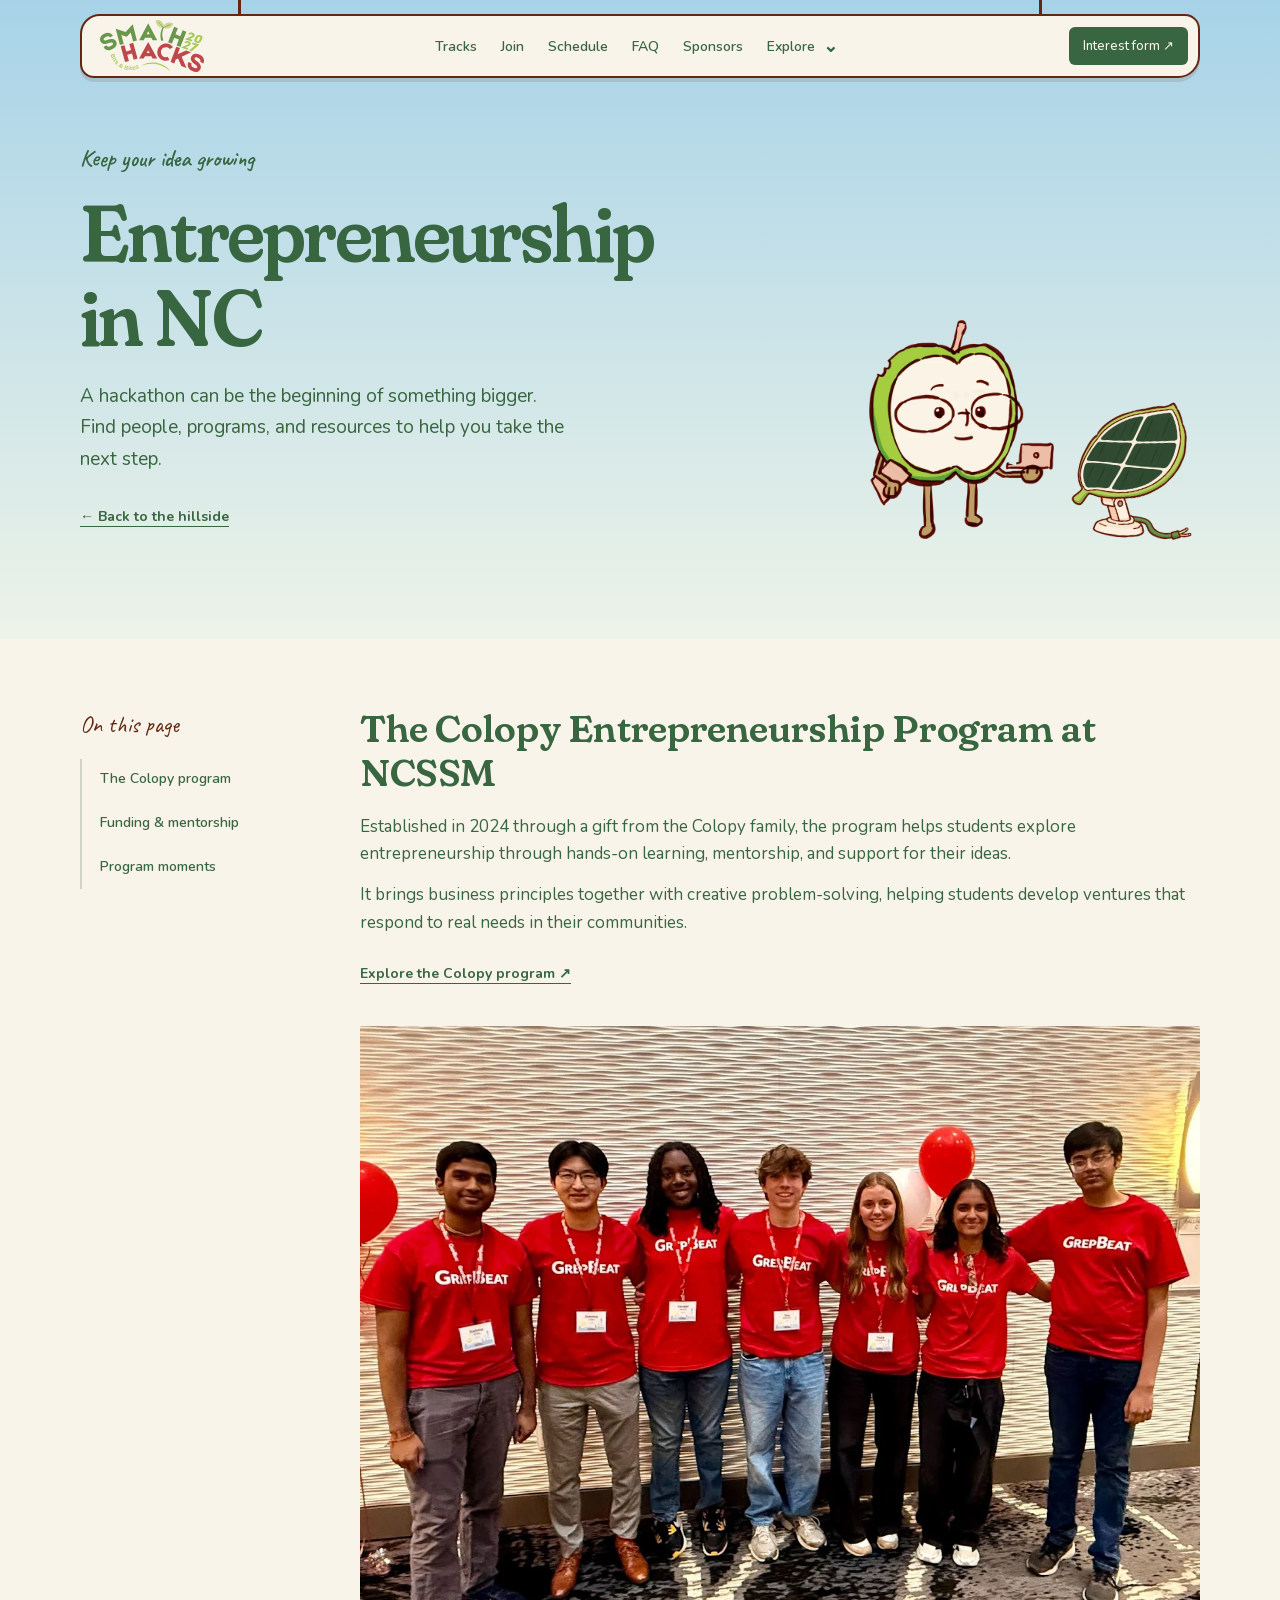
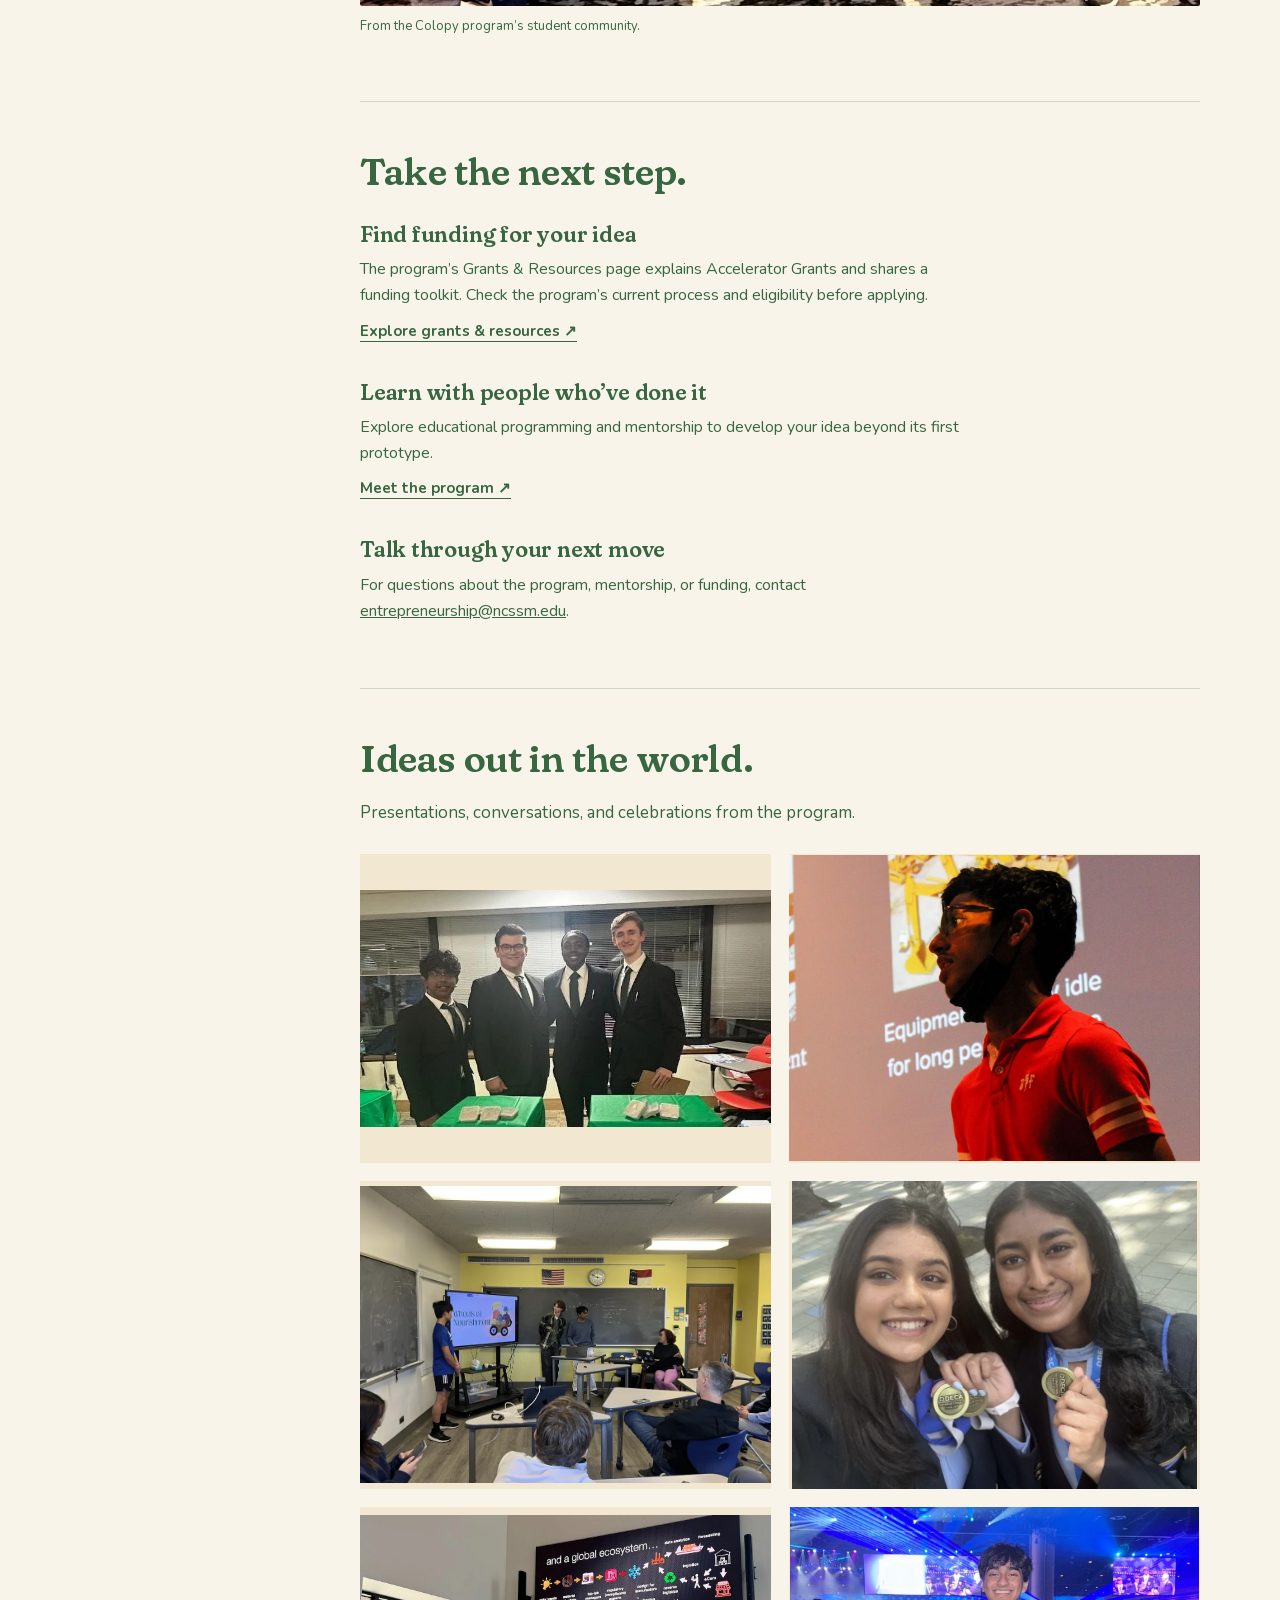
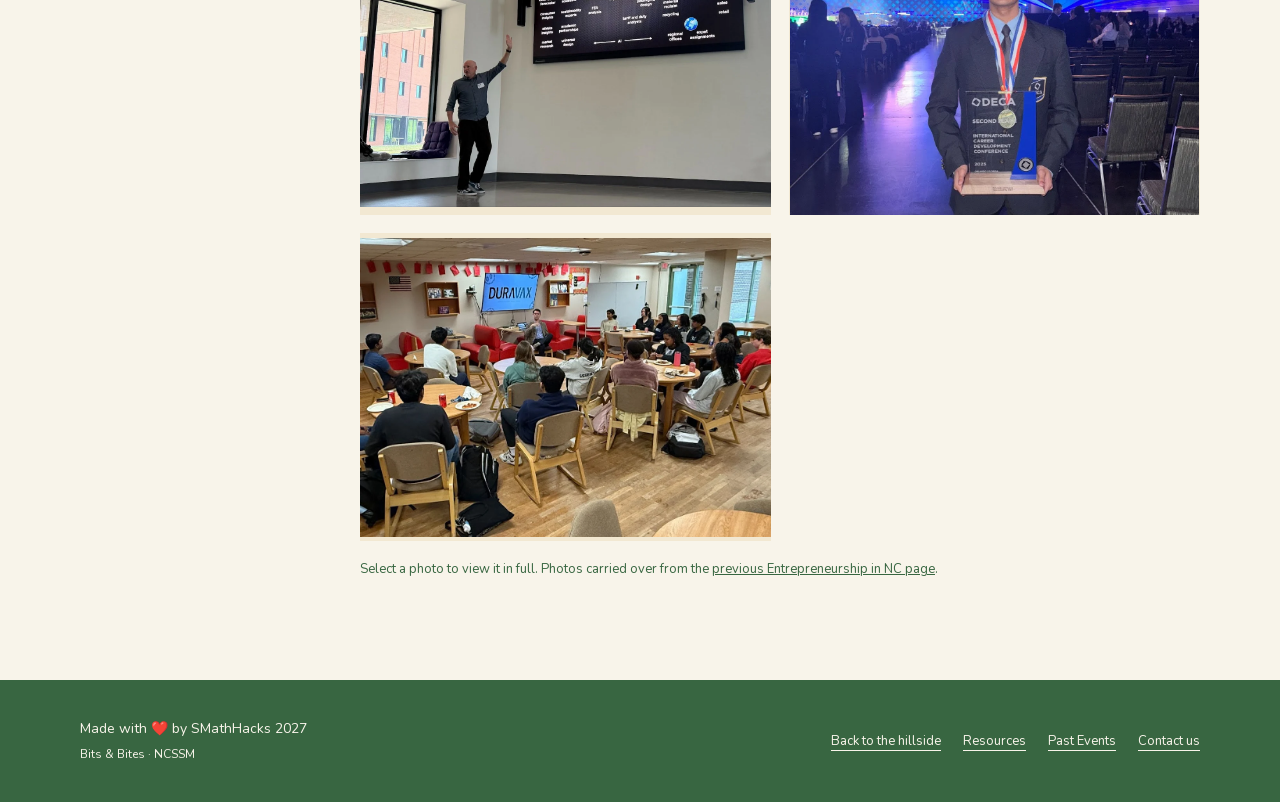
==== entrepreneurship-in-nc.html @ 8c656de9 "added the remaining sections & prizes" ====
<!doctype html>
<html lang="en">
<head>
  <meta charset="utf-8">
  <meta name="viewport" content="width=device-width, initial-scale=1">
  <meta name="theme-color" content="#F8F4EA">
  <meta name="description" content="Keep building after SMathHacks with NCSSM’s Colopy Entrepreneurship Program, mentorship, and grant resources.">
  <title>Entrepreneurship in NC | SMathHacks 2027</title>
  <link rel="icon" type="image/svg+xml" href="assets/logo/smathhacks-full-color.svg">
  <link rel="stylesheet" href="hillside.css">
  <link rel="stylesheet" href="navigation.css">
  <link rel="stylesheet" href="support.css">
</head>
<body class="support-page">
  <a class="skip-link" href="#main">Skip to content</a>
  <header class="site-header">
    <a class="brand" href="index.html#top" aria-label="SMathHacks 2027 home"><img src="assets/logo/smathhacks-full-color.svg" alt="SMathHacks 2027, Bits and Bites" width="1772" height="884"></a>
    <button class="menu-toggle" type="button" aria-expanded="false" aria-controls="primary-navigation" hidden>Menu</button>
    <nav class="site-nav" id="primary-navigation" aria-label="Primary navigation">
      <a href="index.html#tracks">Tracks</a><a href="index.html#details">Join</a><a href="index.html#schedule">Schedule</a><a href="index.html#faq">FAQ</a><a href="index.html#sponsors">Sponsors</a>
      <details class="explore-menu"><summary>Explore</summary><div class="explore-panel"><a href="resources.html">Resources</a><a href="entrepreneurship-in-nc.html" aria-current="page">Entrepreneurship in NC</a><a href="past-events.html">Past Events</a></div></details>
    </nav>
    <div class="header-status" data-register="header"><a href="index.html#updates">Interest form soon</a></div>
  </header>
  <main id="main">
    <div class="page-hero"><div class="page-hero-inner"><div>
      <p class="eyebrow">Keep your idea growing</p>
      <h1 class="long-title">Entrepreneurship in NC</h1>
      <p class="page-intro">A hackathon can be the beginning of something bigger. Find people, programs, and resources to help you take the next step.</p>
      <a class="back-to-trail" href="index.html">← Back to the hillside</a>
    </div><div class="hero-illustration " aria-hidden="true"><img class="hero-character" src="assets/hillside/bit-master.webp" alt=""><img class="hero-prop" src="assets/hillside/leaf-solar-charger.webp" alt=""></div></div></div>
    <div class="reading-layout">
      <aside class="page-index"><p>On this page</p><nav aria-label="On this page"><a href="#colopy-program">The Colopy program</a><a href="#next-steps">Funding &amp; mentorship</a><a href="#program-moments">Program moments</a></nav></aside>
      <div class="page-content">
      <section id="colopy-program" aria-labelledby="colopy-title"><h2 id="colopy-title">The Colopy Entrepreneurship Program at NCSSM</h2><p>Established in 2024 through a gift from the Colopy family, the program helps students explore entrepreneurship through hands-on learning, mentorship, and support for their ideas.</p><p>It brings business principles together with creative problem-solving, helping students develop ventures that respond to real needs in their communities.</p><div class="inline-links"><a href="https://entrepreneurship.ncssm.edu/">Explore the Colopy program ↗</a></div><figure class="program-photo"><img src="assets/entrepreneurship/program-02.webp" alt="Students in red GrepBeat shirts gathered together at an entrepreneurship event." width="1280" height="884" loading="lazy"><figcaption>From the Colopy program’s student community.</figcaption></figure></section>
      <section id="next-steps" aria-labelledby="next-steps-title"><h2 id="next-steps-title">Take the next step.</h2><div class="program-opportunities"><div><h3>Find funding for your idea</h3><p>The program’s Grants &amp; Resources page explains Accelerator Grants and shares a funding toolkit. Check the program’s current process and eligibility before applying.</p><a class="trail-link" href="https://entrepreneurship.ncssm.edu/grants-resources">Explore grants &amp; resources ↗</a></div><div><h3>Learn with people who’ve done it</h3><p>Explore educational programming and mentorship to develop your idea beyond its first prototype.</p><a class="trail-link" href="https://entrepreneurship.ncssm.edu/">Meet the program ↗</a></div><div><h3>Talk through your next move</h3><p>For questions about the program, mentorship, or funding, contact <a href="mailto:entrepreneurship@ncssm.edu">entrepreneurship@ncssm.edu</a>.</p></div></div></section>
      <section id="program-moments" aria-labelledby="program-moments-title"><h2 id="program-moments-title">Ideas out in the world.</h2><p>Presentations, conversations, and celebrations from the program.</p><div class="program-photos"><a href="assets/entrepreneurship/program-03.webp" aria-label="View full photo: Four students in formal attire standing together behind a presentation table."><img src="assets/entrepreneurship/program-03.webp" alt="Four students in formal attire standing together behind a presentation table." width="800" height="600" loading="lazy"></a><a href="assets/entrepreneurship/program-04.webp" aria-label="View full photo: A student in a red shirt presenting beside a projected slide."><img src="assets/entrepreneurship/program-04.webp" alt="A student in a red shirt presenting beside a projected slide." width="800" height="600" loading="lazy"></a><a href="assets/entrepreneurship/program-05.webp" aria-label="View full photo: Students presenting a project to an audience in a classroom."><img src="assets/entrepreneurship/program-05.webp" alt="Students presenting a project to an audience in a classroom." width="800" height="600" loading="lazy"></a><a href="assets/entrepreneurship/program-06.webp" aria-label="View full photo: Two students smiling and holding up medals."><img src="assets/entrepreneurship/program-06.webp" alt="Two students smiling and holding up medals." width="800" height="600" loading="lazy"></a><a href="assets/entrepreneurship/program-07.webp" aria-label="View full photo: A speaker presenting a slide about the startup ecosystem."><img src="assets/entrepreneurship/program-07.webp" alt="A speaker presenting a slide about the startup ecosystem." width="800" height="600" loading="lazy"></a><a href="assets/entrepreneurship/program-08.webp" aria-label="View full photo: A student holding a DECA award in a large event venue."><img src="assets/entrepreneurship/program-08.webp" alt="A student holding a DECA award in a large event venue." width="800" height="600" loading="lazy"></a><a href="assets/entrepreneurship/program-09.webp" aria-label="View full photo: Students seated around tables for a speaker session at NCSSM."><img src="assets/entrepreneurship/program-09.webp" alt="Students seated around tables for a speaker session at NCSSM." width="800" height="600" loading="lazy"></a></div><p class="photo-note">Select a photo to view it in full. Photos carried over from the <a href="https://smathhacks.ncssm.edu/entrepreneurship-in-nc">previous Entrepreneurship in NC page</a>.</p></section></div>
    </div>
  </main>
  <footer class="support-footer"><div class="support-footer-inner">
    <div><p>Made with ❤️ by SMathHacks 2027</p><p>Bits &amp; Bites · NCSSM</p></div>
    <nav aria-label="Footer navigation"><a href="index.html">Back to the hillside</a><a href="resources.html">Resources</a><a href="past-events.html">Past Events</a><a href="mailto:smathhacks@ncssm.edu">Contact us</a></nav>
  </div></footer>
  <script type="module" src="navigation.js"></script>
  <script type="module" src="event.js"></script>
</body>
</html>
---- hillside.css ----
@font-face{font-family:'Fraunces';src:url('assets/fonts/fraunces-var.woff2') format('woff2');font-weight:400 700;font-display:swap}
@font-face{font-family:'Nunito';src:url('assets/fonts/nunito-var.woff2') format('woff2');font-weight:400 700;font-display:swap}
@font-face{font-family:'Caveat';src:url('assets/fonts/caveat-var.woff2') format('woff2');font-weight:400 700;font-display:swap}

/* Type: soft serif headings, rounded body, handwritten notes for small labels. */
:root{--font-display:'Fraunces',Georgia,serif;--font-body:'Nunito',sans-serif;--font-hand:'Caveat',cursive}

:root{--forest:#386641;--leaf:#6A994E;--lime:#A7C957;--cream:#F8F4EA;--ground:#F2E8D2;--peach:#E5C0AE;--ink:#652713;--sky-top:#A7D3E8;--sky-horizon:#EDF3E8;--rule:#38664135}
*{box-sizing:border-box}
html{scroll-behavior:smooth}
body{margin:0;background:#566f45;color:var(--forest);font-family:var(--font-body);font-size:17px;line-height:1.6}
h1,h2,h3,p{margin:0}
h2,h3{font-family:var(--font-display);font-weight:600;font-variation-settings:'SOFT' 100,'WONK' 1;letter-spacing:-.01em}
h2{font-size:clamp(32px,3.2vw,46px);line-height:1.1;margin-bottom:18px}
h3{font-size:20px;line-height:1.25}
p+p{margin-top:14px}
a{color:inherit}
.sr-only{position:absolute;width:1px;height:1px;margin:-1px;overflow:hidden;clip:rect(0,0,0,0);white-space:nowrap}
.skip-link{position:fixed;z-index:200;top:8px;left:16px;padding:12px 20px;background:var(--forest);color:var(--cream);transform:translateY(-160%)}
.skip-link:focus{transform:none}
a:focus-visible,button:focus-visible{outline:3px solid var(--forest);outline-offset:5px}
.eyebrow{font-family:var(--font-hand);font-size:20px;font-weight:600;line-height:1.2;margin-bottom:16px}

/* The header is a signboard hung over the world on two cords, drawn in the clearings' cream and ink. */
.site-header{position:fixed;top:14px;left:50%;transform:translateX(-50%);width:min(1120px,calc(100% - 32px));height:64px;padding:6px 10px 6px 18px;display:flex;align-items:center;gap:28px;z-index:70;background:var(--cream);border:2.5px solid var(--ink);border-radius:20px 15px 22px 14px;box-shadow:0 4px 0 #6527131f;transition:box-shadow .3s ease}
.site-header::before,.site-header::after{content:'';position:absolute;bottom:100%;width:2.5px;height:16px;background:var(--ink)}
.site-header::before{left:14%}
.site-header::after{right:14%}
.site-header.is-scrolled{box-shadow:0 6px 0 #65271326,0 10px 24px #22331a24}
.brand{width:104px;flex:none}
.brand img{display:block;width:100%;height:auto}
.site-header nav{display:flex;gap:28px;margin:auto}
.site-header nav a{min-height:44px;display:flex;align-items:center;text-decoration:none;font-size:14px;font-weight:500}
.header-status{font-size:13px;font-weight:500}

/* The world: art fills it; copy blocks are placed in world units by hillside.js. */
.world{position:relative;overflow:hidden;min-height:100vh;background:var(--sky-horizon)}
.world-art{position:absolute;inset:0 auto auto 0;display:block}
.copy{position:absolute;z-index:2}
.world:not(.is-laid-out) .copy{position:relative;margin:0 auto;padding:110px 24px 40px;max-width:560px}
/* Scene buttons only make sense when the hillside is drawn. */
[id]{scroll-margin-top:130px}

.hero-logo{display:block;width:min(360px,100%);height:auto;margin:0 0 20px -4px}
.hero-line{font-size:clamp(21px,1.8vw,26px);line-height:1.35;letter-spacing:-.02em;font-weight:500}
.event-timing{margin-top:16px;font-family:var(--font-hand);font-size:24px;font-weight:600;line-height:1.2}
.hero-actions{display:flex;align-items:center;flex-wrap:wrap;gap:12px 20px;margin-top:22px}
.hero-copy .hero-eligibility{margin-top:14px;max-width:34ch;font-size:15px;line-height:1.45}
.about-copy .beginner-note{margin-top:20px;font-family:var(--font-hand);font-size:24px;font-weight:600;line-height:1.25}
.participation-link{display:inline-flex;align-items:center;gap:12px;min-height:44px;margin-top:12px;font-size:15px;font-weight:700;text-underline-offset:4px}
/* Once a real action exists (Interest form / Get updates), it becomes the primary button. */
.registration-state{font-size:13px}
.registration-note{margin:0;padding:4px 12px;border-radius:999px;background:var(--cream);color:var(--forest);font-size:13px;font-weight:600;box-shadow:inset 0 0 0 1.5px var(--forest)}
.action-link{display:inline-flex;align-items:center;min-height:44px;padding:8px 18px;border-radius:6px;background:var(--forest);color:var(--cream);font-size:14px;font-weight:500;text-decoration:none}
.header-status .action-link{min-height:38px;padding:6px 14px;font-size:13px}
.header-status>a:not(.action-link){min-height:44px;display:flex;align-items:center;text-decoration:none}
.schedule-list{margin:0;padding:0;list-style:none}
.schedule-list li{display:flex;gap:14px;padding:8px 0;border-bottom:1px solid var(--rule)}
.updates-form{margin:18px auto 0;max-width:420px;text-align:left;font-size:14px}
.updates-row{display:flex;gap:10px;margin-top:6px}
.updates-row input{flex:1;min-width:0;min-height:46px;padding:8px 12px;border:1.5px solid var(--forest);border-radius:6px;background:var(--cream);font:inherit}
.updates-row .scene-control{margin-top:0}
.form-status{margin-top:8px;min-height:1.4em}

.copy>p:not(.eyebrow){max-width:46ch}
.about-copy{display:grid;grid-template-columns:minmax(0,.95fr) minmax(0,1.15fr);align-items:center;gap:clamp(36px,4vw,64px)}
.about-text{min-width:0}
.about-text>p:not(.eyebrow){max-width:54ch;text-wrap:pretty}
.world:not(.is-laid-out) .about-copy{display:block}
.about-copy h2{text-wrap:balance}
.examples-title{margin-top:22px;font-size:22px;font-family:var(--font-hand);font-weight:600;line-height:1.2;opacity:.75}
.track-examples{margin:10px 0 0;padding:0;list-style:none;font-size:15px;max-width:52ch}
.track-examples li{position:relative;padding:6px 0 6px 20px;border-bottom:1px solid var(--rule)}
.track-examples li:last-child{border-bottom:0}
.track-examples li::before{content:'';position:absolute;left:2px;top:15px;width:8px;height:8px;border-radius:50%;background:var(--lime);box-shadow:inset 0 0 0 1.5px var(--forest)}
.scene-control{margin-top:22px;display:inline-flex;align-items:center;gap:22px;min-height:46px;padding:9px 18px;border:1.5px solid var(--forest);border-radius:6px;background:transparent;color:var(--forest);font:500 15px var(--font-body);cursor:pointer;transition:background .2s ease,color .2s ease}
.scene-control:hover,.scene-control[aria-pressed=true]{background:var(--forest);color:var(--cream)}

.facts{display:grid;grid-template-columns:repeat(3,minmax(0,1fr));gap:18px 32px;margin:26px 0 0;padding:22px 0;border-block:1px solid var(--rule)}
.facts dt{font-size:12px;font-weight:600;letter-spacing:.08em;text-transform:uppercase;opacity:.75}
.facts dd{margin:2px 0 0;font-size:16px}
.participation-options{display:grid;grid-template-columns:repeat(2,minmax(0,1fr));gap:36px;margin-top:30px}
.participation-options>section+section{padding-left:36px;border-left:1px solid var(--rule)}
.participation-options .eyebrow{margin-bottom:6px;opacity:.8}
.participation-options h3{font-size:28px;margin-bottom:12px}
.participation-options p:not(.eyebrow){max-width:46ch;font-size:16px}
.participation-options .participation-audience{font-weight:700;line-height:1.4}
.participation-options p+p{margin-top:10px}
.info-copy .facts{margin-bottom:0;padding-bottom:0;border-bottom:0}
.info-lower{display:grid;grid-template-columns:minmax(0,1fr) minmax(0,1.6fr);gap:40px;margin-top:26px}
.info-lower h3{margin-bottom:10px}
.answers-copy .info-lower{margin-top:28px}
/* Original food stickers: SVG viewboxes trim only empty canvas, keeping every supplied pixel. */
.sticker-cluster{pointer-events:none;user-select:none}
.sticker{position:absolute;display:block;height:auto;overflow:visible}
.memory-board{position:relative;width:100%;max-width:620px;justify-self:end;padding:68px 0 48px;color:var(--ink)}
.world:not(.is-laid-out) .memory-board{position:relative;left:auto;top:auto;width:100%;max-width:460px;margin:34px auto 0}
.memory-board-cord{position:absolute;left:0;top:0;width:100%;height:84px;overflow:visible;pointer-events:none}
.cord-shadow{fill:none;stroke:#65271338;stroke-width:5;stroke-linecap:round;stroke-linejoin:round}
.cord-rope{fill:none;stroke:#b18253;stroke-width:3;stroke-linecap:round;stroke-linejoin:round}
.memory-board-frame{position:relative;padding:17px 17px 14px;border:12px solid #ad7045;border-radius:10px 7px 12px 8px;outline:2px solid var(--ink);background:#b88c59 url('assets/hillside/cork-grain.svg');box-shadow:inset 0 0 0 2px #80512e,inset 0 3px 7px #65271355,0 4px 0 #65271366,0 12px 18px #4c35252b}
.memory-board h3{position:relative;width:fit-content;max-width:100%;margin:-2px auto 18px;padding:3px 12px 5px;background:var(--cream);box-shadow:1px 2px 2px #65271333;font:600 clamp(20px,2.1vw,28px)/1.1 var(--font-hand);text-align:center;transform:rotate(-2deg)}
.memory-board-photos{display:grid;grid-template-columns:repeat(2,minmax(0,1fr));align-items:start;gap:16px}
.memory-print{position:relative;display:block;min-width:0;padding:7px 7px 6px;background:var(--cream);border:1px solid #65271366;box-shadow:3px 5px 4px #65271355;text-decoration:none;transform:rotate(-4deg);transition:transform .2s ease,box-shadow .2s ease}
.memory-print:nth-child(2){margin-top:9px;transform:rotate(4deg)}
.memory-print::before{content:'';position:absolute;left:50%;top:-5px;z-index:1;width:10px;height:10px;border:1px solid var(--ink);border-radius:50%;background:#b8523e;box-shadow:1px 2px 1px #65271366,inset 1px 1px 0 #efb19a}
.memory-print:nth-child(2)::before{background:var(--forest);box-shadow:1px 2px 1px #65271366,inset 1px 1px 0 #a7c957}
.memory-print img{display:block;width:100%;height:auto;aspect-ratio:4/3;object-fit:contain;background:#eee6d5}
.memory-print span{display:block;padding-top:5px;font:500 clamp(12px,1.15vw,16px)/1.15 var(--font-hand);text-align:center}
.memory-print:hover,.memory-print:focus-visible{z-index:2;transform:translateY(-4px) rotate(0);box-shadow:4px 8px 6px #65271355}
.memory-board-note{margin:18px auto 0!important;max-width:30ch;font:600 clamp(14px,1.3vw,18px)/1.2 var(--font-hand);text-align:center}
.about-stickers{position:absolute;inset:0}
.about-stickers .sticker-dragonfruit{left:-36px;bottom:-30px;width:66px;transform:rotate(-14deg)}
.about-stickers .sticker-apple{right:-28px;top:-27px;width:58px;transform:rotate(14deg)}
.about-stickers .sticker-cupcake{right:30px;bottom:-48px;width:48px;transform:rotate(-8deg)}
.fact-stickers{min-width:0;display:flex;align-items:center;justify-content:center}
.facts .sticker-pair{position:relative;width:clamp(90px,12vw,150px);height:76px;margin:0}
.sticker-pair .sticker-cupcake{left:3%;top:7px;width:43%;transform:rotate(-12deg)}
.sticker-pair .sticker-apple{right:0;top:0;width:48%;transform:rotate(14deg)}
.schedule-stickers{position:relative;width:320px;height:430px;max-width:90%;margin:32px auto 0}
.schedule-stickers .sticker-cart-peach{left:0;top:0;width:78%;transform:rotate(-8deg)}
.schedule-stickers .sticker-cart-coral{right:0;top:205px;width:76%;transform:rotate(6deg)}
.faq details{border-bottom:1px solid var(--rule)}
.faq-intro{margin-bottom:16px;font-size:15px}
.faq summary{min-height:48px;display:flex;align-items:center;justify-content:space-between;gap:16px;cursor:pointer;list-style:none;font-weight:500}
.faq summary::-webkit-details-marker{display:none}
.faq summary::after{content:'+';font-size:22px;line-height:1;transition:transform .25s cubic-bezier(.3,.7,.4,1)}
.faq details[open]:not(.is-closing) summary::after{transform:rotate(45deg)}
.faq details p{padding:0 0 16px;font-size:15px}
.sponsor-list{margin-top:22px;display:grid;gap:22px}
/* Empty slots, drawn as chalk outlines on the clearing so they read as space waiting to be filled. */
.sponsor.slot{min-width:128px;min-height:64px;background:transparent;border:2px dashed #65271366;box-shadow:none;color:#38664199;font-size:13px;font-weight:500}
.sponsor.slot.big{min-width:170px;min-height:84px;font-size:14px}
.sponsor-tier h3{font-size:22px;font-family:var(--font-hand);font-weight:600;font-variation-settings:normal;letter-spacing:0;line-height:1.2;opacity:.75;margin-bottom:10px}
.sponsor-tier ul{margin:0;padding:0;list-style:none;display:flex;flex-wrap:wrap;gap:12px}
.sponsor{display:flex;align-items:center;justify-content:center;min-width:150px;min-height:72px;padding:12px 20px;background:var(--cream);border:2px solid var(--ink);border-radius:14px 10px 15px 9px;box-shadow:0 3px 0 #6527131f;font-weight:600;text-decoration:none;transition:transform .2s cubic-bezier(.3,.7,.4,1)}
a.sponsor:hover{transform:translateY(-2px)}
.sponsor img{display:block;max-width:150px;max-height:48px;width:auto;height:auto}
.sponsor-ask{margin-top:20px;display:flex;align-items:center;flex-wrap:wrap;gap:10px 16px}
.finale-copy{text-align:center}
.finale-copy h2,.finale-copy>p{margin-inline:auto}
.finale-copy .registration-state{margin-top:16px;font-size:14px}
.finale-copy .finale-credit{margin-top:18px;font-size:14px;opacity:.8}

.site-footer{display:flex;align-items:center;gap:24px;flex-wrap:wrap;padding:28px clamp(16px,5vw,80px);background:var(--cream);border-top:2.5px solid var(--ink);color:var(--forest);font-size:14px}
.site-footer img{width:110px;height:auto}
.site-footer a{margin-left:auto;min-height:44px;display:flex;align-items:center;font-weight:500}
/* Laid out, the footer is the notice board at the end of the path. */
.world.is-laid-out .site-footer{position:absolute;z-index:2;padding:0;background:none;border:0;gap:28px;flex-wrap:nowrap}
.world.is-laid-out .site-footer img{width:150px}
.world.is-laid-out .site-footer:empty{min-height:220px}
.world.is-laid-out .site-footer p{font-size:15px;line-height:1.45}

/* Lettering and real sponsor marks live on the recessed face, not in floating UI cards. */
.site-footer.sponsor-billboard,.world.is-laid-out .site-footer.sponsor-billboard{display:block;text-align:center;color:var(--ink)}
.sponsor-board-content{min-height:inherit;display:flex;flex-direction:column;justify-content:center;align-items:center;padding:8px 0}
.sponsor-billboard .eyebrow,.world.is-laid-out .sponsor-billboard .eyebrow{font-family:var(--font-hand);font-size:24px;line-height:1;margin-bottom:8px}
.sponsor-billboard h2{font-size:clamp(28px,3.2vw,44px);margin-bottom:12px}
.sponsor-billboard #sponsor-status{max-width:32ch;opacity:.8}
.sponsor-billboard .sponsor-list{width:100%;gap:18px;margin-top:12px}
.sponsor-billboard .sponsor-tier ul{display:grid;grid-template-columns:repeat(3,minmax(0,1fr));gap:12px;align-items:center}
.sponsor-billboard .sponsor{background:none;border:0;box-shadow:none;border-radius:0;min-width:0;min-height:60px;padding:8px;margin:0;justify-content:center}
.sponsor-billboard .sponsor img,.world.is-laid-out .sponsor-billboard .sponsor img{width:auto;height:auto;max-width:100%;max-height:60px}
.sponsor-billboard .sponsor-ask{justify-content:center;margin-top:14px;gap:6px}
.sponsor-billboard .sponsor-ask .action-link{margin:0}
.sponsor-billboard [hidden]{display:none!important}
.sponsor-placeholders{width:100%;margin:18px 0 4px;display:grid;gap:16px}
.sponsor-billboard .sponsor-tier{width:100%;margin-inline:auto}
/* Tier names read as section headers: bold hand lettering between two short painted rules. */
.sponsor-billboard .sponsor-tier h3{display:flex;align-items:center;justify-content:center;gap:12px;font-family:var(--font-hand);font-size:clamp(23px,2vw,29px);font-weight:700;color:var(--ink);line-height:1;letter-spacing:0;margin:0 0 8px;opacity:1}
.sponsor-billboard .sponsor-tier h3::before,.sponsor-billboard .sponsor-tier h3::after{content:'';width:clamp(22px,4vw,54px);height:2px;border-radius:2px;background:var(--forest);opacity:.45}
.sponsor-billboard [data-sponsor-level] ul{display:flex;justify-content:center;flex-wrap:wrap;gap:12px}
.sponsor-billboard [data-sponsor-level] li{flex:0 1 var(--logo-width);min-width:0}
.sponsor-billboard [data-sponsor-level="chef"]{--logo-width:60%;--logo-height:76px;--logo-text:33px;--logo-image:70px}
.sponsor-billboard [data-sponsor-level="banquet"]{--logo-width:44%;--logo-height:62px;--logo-text:28px;--logo-image:54px}
.sponsor-billboard [data-sponsor-level="feast"]{--logo-width:38%;--logo-height:54px;--logo-text:25px;--logo-image:46px}
.sponsor-billboard [data-sponsor-level="entree"]{--logo-width:30.5%;--logo-height:46px;--logo-text:22px;--logo-image:38px}
.sponsor-billboard [data-sponsor-level="appetizer"]{--logo-width:27%;--logo-height:40px;--logo-text:19px;--logo-image:32px}
.sponsor-billboard [data-sponsor-level="refreshment"]{--logo-width:22%;--logo-height:34px;--logo-text:17px;--logo-image:26px}
.sponsor-placeholders li{min-height:var(--logo-height);padding:6px;border:1.5px dashed #65271366;border-radius:8px 5px 9px 6px;display:flex;flex-direction:column;align-items:center;justify-content:center;color:#652713a6;background:#f8f4ea44}
.sponsor-placeholders li>span{font-family:var(--font-hand);font-size:var(--logo-text);font-weight:600;line-height:1.1}
.sponsor-placeholders small{font-size:10px;letter-spacing:.06em;line-height:1.3}
.sponsor-billboard [data-sponsor-level] .sponsor{min-height:var(--logo-height);font-size:var(--logo-text)}
.world.is-laid-out .sponsor-billboard [data-sponsor-level] .sponsor img{max-height:var(--logo-image)}
@media(max-width:759px){
  .sponsor-placeholders{gap:14px;margin-top:18px}
  .sponsor-billboard [data-sponsor-level] ul{gap:8px}
  .sponsor-billboard [data-sponsor-level="chef"]{--logo-width:94%;--logo-height:70px;--logo-text:29px;--logo-image:60px}
  .sponsor-billboard [data-sponsor-level="banquet"]{--logo-width:46%;--logo-height:56px;--logo-text:24px;--logo-image:46px}
  .sponsor-billboard [data-sponsor-level="feast"]{--logo-width:46%;--logo-height:50px;--logo-text:22px;--logo-image:40px}
  .sponsor-billboard [data-sponsor-level="entree"]{--logo-width:30%;--logo-height:44px;--logo-text:19px;--logo-image:34px}
  .sponsor-billboard [data-sponsor-level="appetizer"]{--logo-width:30%;--logo-height:38px;--logo-text:17px;--logo-image:28px}
  .sponsor-billboard [data-sponsor-level="refreshment"]{--logo-width:22%;--logo-height:32px;--logo-text:15px;--logo-image:24px}
  .sponsor-placeholders small{font-size:8px;letter-spacing:0}
}
@media(max-width:759px){.sponsor-billboard .sponsor-tier ul{grid-template-columns:repeat(2,minmax(0,1fr))}.sponsor-billboard .eyebrow,.world.is-laid-out .sponsor-billboard .eyebrow{font-size:21px}.world.is-laid-out .sponsor-billboard #sponsor-status{font-size:13px}}
@media(max-width:439px){.site-header nav .nav-roomy{display:none}}

/* Interactive parts of the art, shown at rest. */
.led{opacity:0;transition:opacity .4s ease}
.rover-body{transition:none}
.lamp{fill:#CDD993;transition:fill .35s ease}
.glow{opacity:0;transition:opacity .5s ease 1s}
.dial{transform-box:fill-box;transform-origin:50% 50%;transition:transform .9s cubic-bezier(.34,1.4,.5,1)}

/* Ambient life: few, slow, rooted. */
.sway{transform-box:fill-box;transform-origin:50% 100%;animation:sway 5.5s ease-in-out infinite alternate}
.sway.slow{animation-duration:8s}
.drift{animation:drift 26s ease-in-out infinite alternate}
@keyframes sway{from{transform:rotate(-2.5deg)}to{transform:rotate(2.5deg)}}
@keyframes drift{from{transform:translateX(-14px)}to{transform:translateX(14px)}}

.sprout{transform-box:fill-box;transform-origin:50% 100%;transform:scale(.55);transition:transform 1.4s cubic-bezier(.34,1.4,.5,1) .5s}
.drop{opacity:0}

@media (max-width:759px){
  body{font-size:16px}
  .site-header{top:8px;width:calc(100% - 16px);height:56px;gap:12px;padding:4px 8px 4px 12px}
  .site-header::before,.site-header::after{height:8px}
  .world.is-laid-out .site-footer{flex-direction:column;text-align:center;gap:10px}
  .world.is-laid-out .site-footer a{margin:0}
  .brand{width:78px}
  .site-header nav{gap:14px}
  .site-header nav a{font-size:13px}
  .facts{grid-template-columns:1fr 1fr}
  .info-lower{grid-template-columns:1fr;gap:28px}
  .header-status{display:none}
  .hero-logo{width:min(280px,100%)}
  .memory-board{position:relative;left:auto;top:auto;width:100%;max-width:460px;margin:34px auto 0;padding-bottom:48px}
  .memory-board-frame{padding:16px 12px 14px;border-width:10px}
  .memory-board h3{font-size:25px}
  .memory-board-photos{gap:12px}
  .memory-board-note{font-size:17px}
  .about-stickers .sticker-dragonfruit{left:-26px;width:55px}
  .about-stickers .sticker-apple{right:-19px;width:50px}
  [id]{scroll-margin-top:76px}
}
@media(max-width:1100px){
  .about-copy{display:block}
  .memory-board{margin:34px auto 0}
  .schedule-stickers{display:none}
  .participation-options{grid-template-columns:1fr;gap:26px}
  .participation-options>section+section{padding:24px 0 0;border-left:0;border-top:1px solid var(--rule)}
  .info-lower{grid-template-columns:1fr;gap:28px}
}
@media (max-width:759px){
  .is-placeholder .sponsor-tier ul{display:grid;grid-template-columns:repeat(4,minmax(0,1fr));gap:10px}
  .is-placeholder .sponsor-tier:first-child ul{grid-template-columns:repeat(3,minmax(0,1fr))}
  .sponsor.slot,.sponsor.slot.big{min-width:0;min-height:54px;padding:8px;text-align:center;font-size:12px}
  .sponsor.slot.big{min-height:72px}
}
.motion-paused .sway,.motion-paused .drift,.motion-paused .led{animation-play-state:paused}
@media (prefers-reduced-motion:reduce){
  html{scroll-behavior:auto}
  .sway,.drift{animation:none}
  .sprout{transition:none}
  .lamp,.glow,.dial{transition:none}
  .memory-print{transition:none}
}
---- navigation.css ----
/* The same signboard navigation on the trail and the reading pages. */
.site-header .site-nav{gap:24px}
.site-header .site-nav>a,.explore-menu>summary{font:600 14px var(--font-body);white-space:nowrap}
.explore-menu{position:relative}
.explore-menu>summary{display:flex;align-items:center;gap:8px;min-height:44px;cursor:pointer;list-style:none}
.explore-menu>summary::-webkit-details-marker{display:none}
.explore-menu>summary::after{content:'⌄';font-size:18px;line-height:1;transition:transform .18s ease}
.explore-menu[open]>summary::after{transform:rotate(180deg)}
.explore-menu>summary:focus-visible,.menu-toggle:focus-visible{outline:3px solid var(--forest);outline-offset:4px}
.explore-panel{position:absolute;top:calc(100% + 16px);right:-20px;width:258px;padding:12px;background:var(--cream);border:2px solid var(--ink);border-radius:12px 9px 13px 10px;box-shadow:0 6px 0 #65271320}
.site-header .explore-panel a{display:flex;min-height:44px;padding:9px 12px;border-radius:6px;font-size:14px;white-space:normal}
.site-header .explore-panel a:hover,.site-header .explore-panel a[aria-current=page]{background:var(--ground);text-decoration:underline;text-underline-offset:4px}
.menu-toggle{display:none;min-height:44px;align-items:center;gap:9px;border:0;padding:6px 10px;background:transparent;color:var(--ink);font:700 14px var(--font-body);cursor:pointer}
.menu-toggle::after{content:'+';font-size:22px;line-height:1}
.menu-toggle[aria-expanded=true]::after{content:'−'}
.site-header .header-status .action-link{white-space:nowrap}
.trail-link{display:inline-flex;align-items:center;gap:12px;min-height:44px;font-size:15px;font-weight:700;text-underline-offset:5px}
.track-prizes{display:grid;gap:10px;margin-top:20px;padding-top:16px;border-top:1px solid var(--rule)}
.track-prize{display:flex;align-items:baseline;flex-wrap:wrap;gap:6px 20px}
.track-prize h3{font-family:var(--font-hand);font-size:24px;line-height:1.2}
.track-prize p{font-size:15px}
.gallery-face .archive-link{margin-top:2cqw;font-size:clamp(12px,3.3cqw,16px);line-height:1.3}
.hacker-resources-link{margin:0 0 24px;padding:0 0 20px;border-bottom:1px solid var(--rule)}
.hacker-resources-link p{font-size:15px;max-width:60ch}
.finale-copy .continue-building{margin-top:28px;padding-top:22px;border-top:1px solid var(--rule)}
.continue-building h3{margin-bottom:10px}
.continue-building p{font-size:15px}
.continue-building .trail-link{margin-top:6px}
.finale-copy .finale-credit{margin-top:28px}
@media(max-width:960px) and (min-width:760px){
  .site-header{gap:16px;padding-left:14px}
  .site-header .site-nav{gap:16px}
  .site-header .site-nav>a,.explore-menu>summary{font-size:13px}
  .brand{width:88px}
}
@media(max-width:759px){
  .site-header{height:auto;min-height:60px;flex-wrap:wrap;gap:8px 10px;padding:5px 8px 5px 12px}
  .site-header .brand{width:76px}
  .site-header .header-status{display:block;margin-left:auto;font-size:12px}
  .site-header .header-status .action-link{font-size:12px;padding:6px 10px;min-height:40px}
  .site-header .header-status>a:not(.action-link){font-size:11px}
  .site-header .site-nav{order:3;flex-basis:100%;display:flex;flex-direction:column;align-items:stretch;gap:0;margin:0;padding:10px 6px 12px;max-height:calc(100dvh - 90px);overflow-y:auto;border-top:1px solid var(--rule)}
  .site-header .site-nav>a{padding:9px 12px;font-size:16px}
  .site-header .site-nav>a:hover{background:var(--ground);border-radius:6px}
  .navigation-ready .menu-toggle{display:inline-flex}
  .navigation-ready .site-header .site-nav{display:none}
  .navigation-ready .site-header.menu-is-open .site-nav{display:flex}
  html:not(.navigation-ready) .site-header{position:relative;left:auto;transform:none;margin:8px auto}
  .explore-menu>summary{padding:9px 12px;font-size:16px}
  .navigation-ready .explore-menu>summary{display:none}
  .explore-panel{position:static;width:100%;padding:0;border:0;border-radius:0;box-shadow:none;background:transparent}
  .site-header .explore-panel a{font-size:16px;padding:9px 12px}
  .gallery-face .archive-link{font-size:13px}
}
@media(prefers-reduced-motion:reduce){.explore-menu>summary::after{transition:none}}
---- support.css ----
/* Supporting pages share the trail's palette and artwork, with room for real reading. */
.support-page{background:var(--cream)}
.support-page h1{font-family:var(--font-display);font-weight:600;font-variation-settings:'SOFT' 100,'WONK' 1;font-size:clamp(48px,6.2vw,80px);line-height:1.06;letter-spacing:-.035em;text-wrap:balance;margin:0 0 22px;max-width:12ch}
.support-page h1.long-title{max-width:none}
.support-page h2{font-size:clamp(29px,3vw,38px);line-height:1.16}
.support-page h3{font-size:23px;line-height:1.3}
.page-hero{position:relative;background:linear-gradient(var(--sky-top),var(--sky-horizon));padding:145px 28px 100px;overflow:hidden}
.page-hero::after{content:'';position:absolute;bottom:-2px;left:0;width:100%;height:66px;background:url('assets/hillside/terrain/far-ridge-right-edge.webp') center top/100% auto no-repeat;pointer-events:none;opacity:.65}
.page-hero-inner{position:relative;max-width:1120px;margin:auto;display:grid;grid-template-columns:minmax(0,1.65fr) minmax(230px,1fr);align-items:center;gap:50px}
.page-hero .eyebrow{font-size:23px;margin-bottom:18px}
.page-intro{font-size:19px;line-height:1.65;max-width:48ch;text-wrap:pretty}
.back-to-trail{display:inline-flex;align-items:center;min-height:44px;margin-top:20px;font-size:14px;font-weight:700;text-underline-offset:5px}
.hero-illustration{position:relative;height:300px;align-self:end;pointer-events:none}
.hero-illustration .hero-character{position:absolute;bottom:0;left:18%;width:185px;max-height:290px;object-fit:contain}
.hero-illustration .hero-prop{position:absolute;bottom:-4px;right:0;width:155px;object-fit:contain;transform:rotate(5deg)}
.hero-illustration.resources-art .hero-character{width:205px;left:8%}
.hero-illustration.resources-art .hero-prop{width:140px;right:-8px}
.hero-memory{margin:0;transform:rotate(3deg);padding:12px 12px 30px;background:var(--cream);box-shadow:5px 6px 0 #38664118}
.hero-memory img{display:block;width:100%;height:220px;object-fit:cover}
.hero-memory figcaption{font-family:var(--font-hand);font-size:22px;color:var(--ink);text-align:center;margin-top:12px}
.reading-layout{max-width:1176px;margin:0 auto;padding:68px 28px 100px;display:grid;grid-template-columns:210px minmax(0,1fr);gap:70px}
.page-index{align-self:start;position:sticky;top:115px;font-size:14px}
.page-index p{font-family:var(--font-hand);font-size:23px;color:var(--ink);margin:0 0 15px}
.page-index nav{display:flex;flex-direction:column;align-items:flex-start;border-left:2px solid var(--rule);padding-left:18px;gap:2px}
.page-index a{display:flex;align-items:center;min-height:42px;text-decoration:none;font-weight:600}
.page-index a:hover{text-decoration:underline;text-underline-offset:5px}
.page-content{min-width:0}
.page-content>section+section{margin-top:64px;padding-top:48px;border-top:1px solid var(--rule)}
.section-intro{max-width:62ch;margin-bottom:26px}
.section-intro p+p{margin-top:12px}
.announcement{padding:26px 28px;border-left:4px solid var(--leaf);background:#a7c95720;margin-bottom:28px}
.announcement h2{margin-bottom:12px}
.announcement p{max-width:58ch}
.announcement .trail-link{margin-top:10px}
.quiet-note{font-size:14px;line-height:1.6;max-width:66ch}
.prize-table{width:100%;border-collapse:collapse;margin:26px 0 20px;text-align:left;font-size:15px}
.prize-table th,.prize-table td{padding:18px 16px 18px 0;vertical-align:top;border-bottom:1px solid var(--rule);width:33.333%}
.prize-table thead th{font-size:13px;color:var(--ink);padding-top:0}
.prize-table tbody th{font-weight:700}
.award-list{display:grid;grid-template-columns:1fr 1fr;gap:32px;margin:30px 0}
.award-list h3{font-size:22px;margin-bottom:10px}
.award-list p{font-size:15px}
.award-list strong{display:block;margin-bottom:9px;font-size:14px;color:var(--ink)}
.resource-list{list-style:none;padding:0;margin:22px 0 0}
.resource-list li{display:grid;grid-template-columns:minmax(0,1fr) auto;gap:12px 28px;padding:22px 0;border-bottom:1px solid var(--rule)}
.resource-list li:first-child{padding-top:0}
.resource-list li:last-child{border-bottom:0;padding-bottom:0}
.resource-list h3{font-family:var(--font-body);font-size:18px;font-weight:700;margin-bottom:6px}
.resource-list h3 a{text-underline-offset:5px;text-decoration-thickness:1px}
.resource-list p{font-size:15px;max-width:57ch}
.resource-list .resource-state{font-size:12px;color:var(--ink);padding-top:4px;white-space:nowrap}
.resource-list .resource-state:empty{display:none}
.inline-links{display:flex;flex-wrap:wrap;gap:6px 24px;margin-top:16px}
.inline-links a{display:inline-flex;align-items:center;min-height:44px;font-size:14px;font-weight:700;text-underline-offset:5px}
.program-photo{margin:30px 0 0}
.program-photo img{display:block;width:100%;height:auto;border-radius:2px}
.program-photo figcaption{font-size:13px;margin-top:10px}
.program-opportunities{margin-top:26px}
.program-opportunities>div+div{margin-top:25px}
.program-opportunities h3{font-size:22px;margin-bottom:9px}
.program-opportunities p{font-size:16px;max-width:60ch}
.program-photos{display:grid;grid-template-columns:repeat(2,minmax(0,1fr));gap:18px;margin-top:28px}
.program-photos a{display:block}
.program-photos img{display:block;width:100%;height:auto;aspect-ratio:4/3;object-fit:contain;background:var(--ground)}
.photo-note{margin-top:18px;font-size:13px}
.archive-year-header{display:flex;align-items:baseline;gap:18px;flex-wrap:wrap;margin-bottom:14px}
.archive-year-header h2{font-size:43px;margin:0}
.archive-year-header p{font-family:var(--font-hand);font-size:25px;color:var(--ink)}
.archive-photos{display:grid;grid-template-columns:repeat(2,minmax(0,1fr));gap:14px;margin:24px 0}
.archive-photos figure{margin:0}
.archive-photos img{display:block;width:100%;height:auto;aspect-ratio:4/3;object-fit:contain;background:var(--ground)}
.archive-photos figcaption{font-size:13px;margin-top:8px}
.winners{margin-top:30px}
.winners h3{font-size:20px;margin:24px 0 12px}
.winner-links{display:grid;grid-template-columns:repeat(2,minmax(0,1fr));gap:0 24px;margin:0;padding:0;list-style:none}
.winner-links a{display:inline-block;min-height:44px;font-size:14px;line-height:1.5;padding:7px 0;text-underline-offset:4px}
.archive-earlier{list-style:none;margin:0;padding:0}
.archive-earlier li{display:flex;align-items:center;justify-content:space-between;gap:16px;padding:20px 0;border-bottom:1px solid var(--rule)}
.archive-earlier li:last-child{border-bottom:0}
.archive-earlier h3{font-size:22px}
.earlier-year{margin-top:32px}
.earlier-year+.earlier-year{margin-top:40px}
.earlier-year+.archive-earlier{margin-top:30px}
.archive-source{font-size:14px;margin-top:28px}
.archive-albums{margin-top:26px}
.archive-albums details{border-top:1px solid var(--rule)}
.archive-albums details:last-child{border-bottom:1px solid var(--rule)}
.archive-albums summary{display:flex;align-items:center;justify-content:space-between;gap:16px;min-height:58px;cursor:pointer;list-style:none;font-weight:700;font-size:15px}
.archive-albums summary::-webkit-details-marker{display:none}
.archive-albums summary::after{content:'+';font-size:23px;font-weight:400}
.archive-albums details[open]>summary::after{content:'−'}
.archive-albums summary:focus-visible{outline:3px solid var(--forest);outline-offset:4px}
.archived-prize-details{padding:16px 0 28px}
.archived-prize-details>div+div{margin-top:32px}
.archived-prize-details h3{margin-bottom:14px}
.archived-prize-details h4{font-family:var(--font-display);font-size:20px;line-height:1.3;margin:0 0 10px}
.album-grid{display:grid;grid-template-columns:repeat(3,minmax(0,1fr));gap:12px;padding-bottom:24px}
.album-grid a{display:block}
.album-grid img{display:block;width:100%;height:auto;aspect-ratio:4/3;object-fit:contain;background:var(--ground)}
.support-footer{background:var(--forest);color:var(--cream);padding:38px 28px}
.support-footer-inner{max-width:1120px;margin:auto;display:flex;align-items:center;justify-content:space-between;gap:28px}
.support-footer p{font-size:14px}
.support-footer p+p{font-size:12px;margin-top:4px}
.support-footer nav{display:flex;flex-wrap:wrap;gap:4px 22px}
.support-footer a{display:inline-flex;align-items:center;min-height:44px;font-size:13px;text-underline-offset:5px}
@media(max-width:1000px){
  .reading-layout{grid-template-columns:165px minmax(0,1fr);gap:35px}
  .page-hero-inner{gap:25px}
  .hero-illustration .hero-character{left:0}
  .hero-illustration .hero-prop{right:-10px;width:130px}
}
@media(max-width:759px){
  .page-hero{padding:110px 24px 62px}
  .page-hero-inner{grid-template-columns:minmax(0,1fr);gap:24px}
  .support-page h1{font-size:49px;max-width:13ch;margin-bottom:18px}
  .support-page h1.long-title{font-size:clamp(30px,8.9vw,46px);max-width:none}
  .page-hero .eyebrow{font-size:21px;margin-bottom:14px}
  .page-intro{font-size:17px;line-height:1.65}
  .hero-illustration{height:160px;width:230px;justify-self:end;margin-top:-10px}
  .hero-illustration .hero-character{height:165px;width:auto;left:22px;max-width:150px}
  .hero-illustration .hero-prop{width:110px;right:0}
  .hero-illustration.resources-art .hero-character{height:165px;width:auto;left:24px}
  .hero-illustration.resources-art .hero-prop{width:100px;right:0}
  .hero-memory{max-width:310px;justify-self:center;padding:9px 9px 16px;margin:8px 8px 16px}
  .hero-memory img{height:180px}
  .hero-memory figcaption{font-size:20px;margin-top:8px}
  .page-hero::after{height:34px;background-size:auto 150px}
  .reading-layout{display:block;padding:32px 24px 65px}
  .page-index{position:static;margin-bottom:36px}
  .page-index p{font-size:20px;margin-bottom:8px}
  .page-index nav{flex-direction:row;flex-wrap:wrap;gap:0 20px;border-left:0;border-bottom:1px solid var(--rule);padding:0 0 12px}
  .page-index a{min-height:44px;font-size:13px;text-decoration:underline;text-underline-offset:4px}
  .page-content>section+section{margin-top:40px;padding-top:34px}
  .announcement{padding:22px 20px}
  .announcement p{font-size:15px}
  .resource-list li{gap:8px 14px;grid-template-columns:1fr}
  .resource-list .resource-state{padding:0;grid-row:1;font-size:12px}
  .resource-list h3{font-size:17px}
  .prize-table{font-size:13px}
  .prize-table th,.prize-table td{padding:15px 10px 15px 0;overflow-wrap:anywhere}
  .prize-table thead th{font-size:12px}
  .award-list{grid-template-columns:1fr;gap:26px}
  .archive-year-header h2{font-size:37px}
  .archive-year-header p{font-size:23px}
  .archive-photos{gap:10px}
  .winner-links{grid-template-columns:1fr}
  .archive-earlier li{align-items:flex-start}
  .archive-earlier .inline-links{margin:0;justify-content:flex-end;gap:0 12px}
  .program-photos{gap:12px}
  .album-grid{grid-template-columns:repeat(2,minmax(0,1fr));gap:10px}
  .support-footer-inner{display:block}
  .support-footer nav{margin-top:18px;gap:0 20px}
}
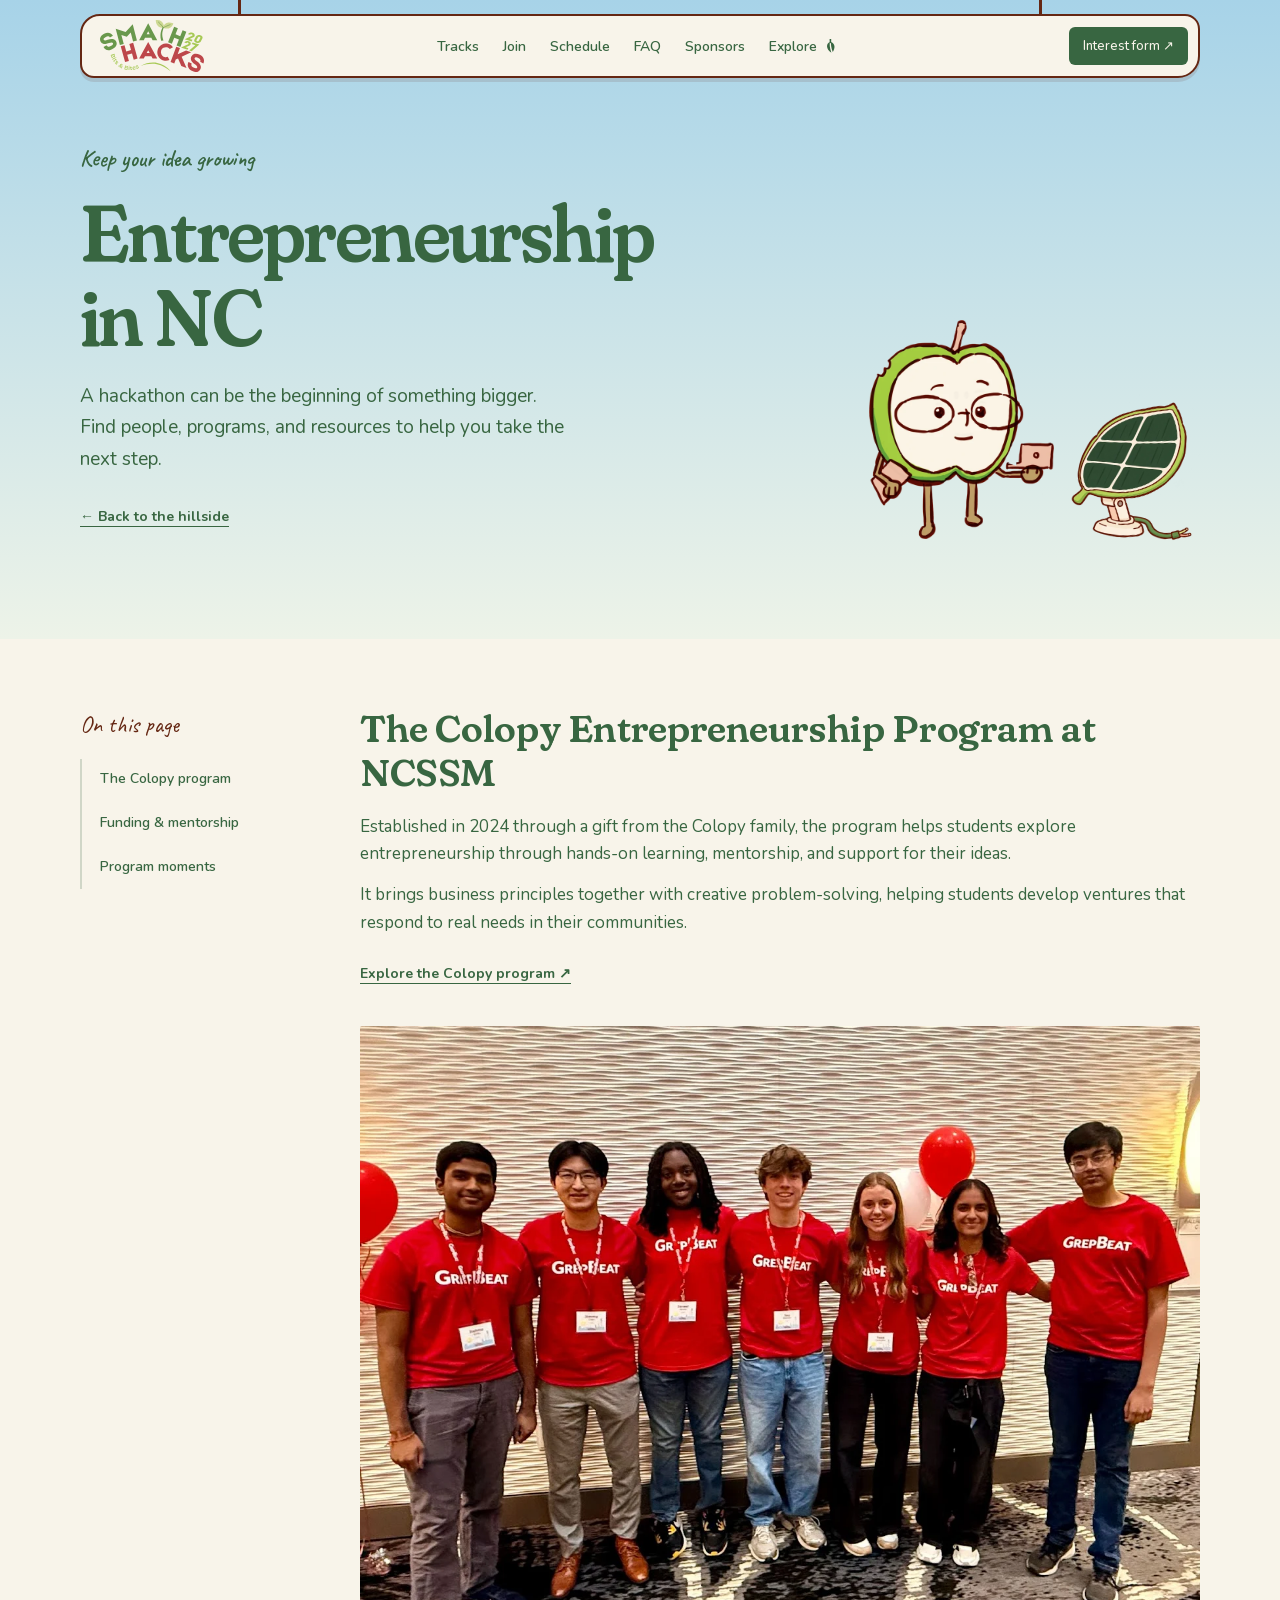
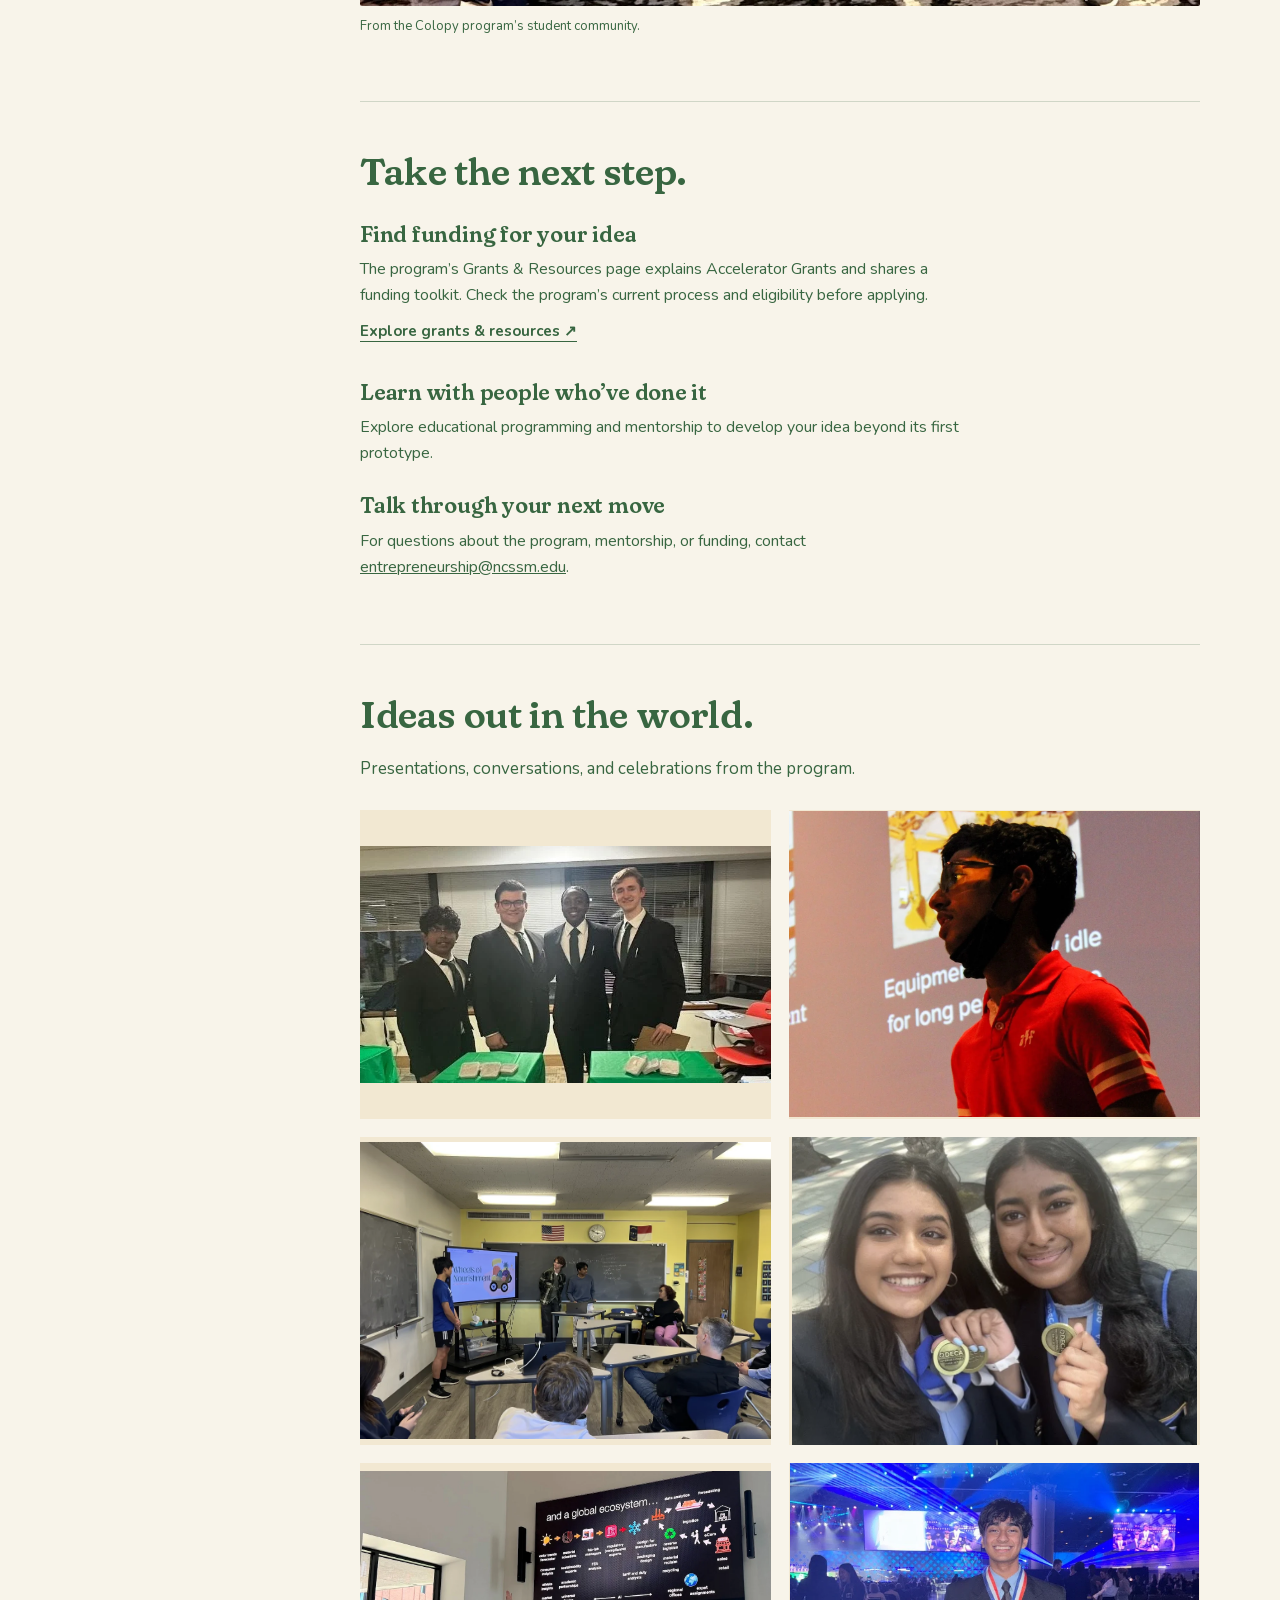
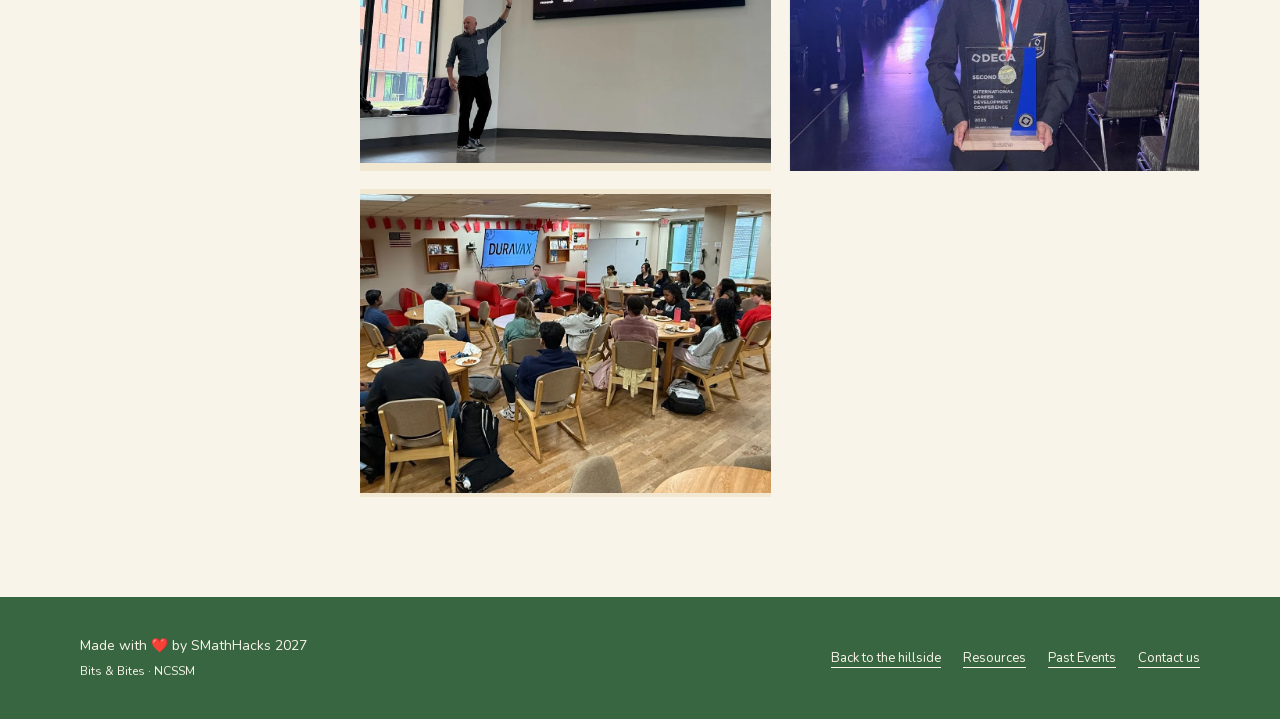
==== commit 98ce1d26: "ok finally done fingers crossed" ====
--- a/entrepreneurship-in-nc.html
+++ b/entrepreneurship-in-nc.html
@@ -7,9 +7,10 @@
   <meta name="description" content="Keep building after SMathHacks with NCSSM’s Colopy Entrepreneurship Program, mentorship, and grant resources.">
   <title>Entrepreneurship in NC | SMathHacks 2027</title>
   <link rel="icon" type="image/svg+xml" href="assets/logo/smathhacks-full-color.svg">
-  <link rel="stylesheet" href="hillside.css">
-  <link rel="stylesheet" href="navigation.css">
-  <link rel="stylesheet" href="support.css">
+  <link rel="stylesheet" href="hillside.css?v=assets-tidy">
+  <link rel="stylesheet" href="navigation.css?v=assets-tidy">
+  <link rel="stylesheet" href="support.css?v=assets-tidy">
+  <link rel="stylesheet" href="photo-viewer.css">
 </head>
 <body class="support-page">
   <a class="skip-link" href="#main">Skip to content</a>
@@ -33,15 +34,22 @@
       <aside class="page-index"><p>On this page</p><nav aria-label="On this page"><a href="#colopy-program">The Colopy program</a><a href="#next-steps">Funding &amp; mentorship</a><a href="#program-moments">Program moments</a></nav></aside>
       <div class="page-content">
       <section id="colopy-program" aria-labelledby="colopy-title"><h2 id="colopy-title">The Colopy Entrepreneurship Program at NCSSM</h2><p>Established in 2024 through a gift from the Colopy family, the program helps students explore entrepreneurship through hands-on learning, mentorship, and support for their ideas.</p><p>It brings business principles together with creative problem-solving, helping students develop ventures that respond to real needs in their communities.</p><div class="inline-links"><a href="https://entrepreneurship.ncssm.edu/">Explore the Colopy program ↗</a></div><figure class="program-photo"><img src="assets/entrepreneurship/program-02.webp" alt="Students in red GrepBeat shirts gathered together at an entrepreneurship event." width="1280" height="884" loading="lazy"><figcaption>From the Colopy program’s student community.</figcaption></figure></section>
-      <section id="next-steps" aria-labelledby="next-steps-title"><h2 id="next-steps-title">Take the next step.</h2><div class="program-opportunities"><div><h3>Find funding for your idea</h3><p>The program’s Grants &amp; Resources page explains Accelerator Grants and shares a funding toolkit. Check the program’s current process and eligibility before applying.</p><a class="trail-link" href="https://entrepreneurship.ncssm.edu/grants-resources">Explore grants &amp; resources ↗</a></div><div><h3>Learn with people who’ve done it</h3><p>Explore educational programming and mentorship to develop your idea beyond its first prototype.</p><a class="trail-link" href="https://entrepreneurship.ncssm.edu/">Meet the program ↗</a></div><div><h3>Talk through your next move</h3><p>For questions about the program, mentorship, or funding, contact <a href="mailto:entrepreneurship@ncssm.edu">entrepreneurship@ncssm.edu</a>.</p></div></div></section>
-      <section id="program-moments" aria-labelledby="program-moments-title"><h2 id="program-moments-title">Ideas out in the world.</h2><p>Presentations, conversations, and celebrations from the program.</p><div class="program-photos"><a href="assets/entrepreneurship/program-03.webp" aria-label="View full photo: Four students in formal attire standing together behind a presentation table."><img src="assets/entrepreneurship/program-03.webp" alt="Four students in formal attire standing together behind a presentation table." width="800" height="600" loading="lazy"></a><a href="assets/entrepreneurship/program-04.webp" aria-label="View full photo: A student in a red shirt presenting beside a projected slide."><img src="assets/entrepreneurship/program-04.webp" alt="A student in a red shirt presenting beside a projected slide." width="800" height="600" loading="lazy"></a><a href="assets/entrepreneurship/program-05.webp" aria-label="View full photo: Students presenting a project to an audience in a classroom."><img src="assets/entrepreneurship/program-05.webp" alt="Students presenting a project to an audience in a classroom." width="800" height="600" loading="lazy"></a><a href="assets/entrepreneurship/program-06.webp" aria-label="View full photo: Two students smiling and holding up medals."><img src="assets/entrepreneurship/program-06.webp" alt="Two students smiling and holding up medals." width="800" height="600" loading="lazy"></a><a href="assets/entrepreneurship/program-07.webp" aria-label="View full photo: A speaker presenting a slide about the startup ecosystem."><img src="assets/entrepreneurship/program-07.webp" alt="A speaker presenting a slide about the startup ecosystem." width="800" height="600" loading="lazy"></a><a href="assets/entrepreneurship/program-08.webp" aria-label="View full photo: A student holding a DECA award in a large event venue."><img src="assets/entrepreneurship/program-08.webp" alt="A student holding a DECA award in a large event venue." width="800" height="600" loading="lazy"></a><a href="assets/entrepreneurship/program-09.webp" aria-label="View full photo: Students seated around tables for a speaker session at NCSSM."><img src="assets/entrepreneurship/program-09.webp" alt="Students seated around tables for a speaker session at NCSSM." width="800" height="600" loading="lazy"></a></div><p class="photo-note">Select a photo to view it in full. Photos carried over from the <a href="https://smathhacks.ncssm.edu/entrepreneurship-in-nc">previous Entrepreneurship in NC page</a>.</p></section></div>
+      <section id="next-steps" aria-labelledby="next-steps-title"><h2 id="next-steps-title">Take the next step.</h2><div class="program-opportunities"><div><h3>Find funding for your idea</h3><p>The program’s Grants &amp; Resources page explains Accelerator Grants and shares a funding toolkit. Check the program’s current process and eligibility before applying.</p><a class="trail-link" href="https://entrepreneurship.ncssm.edu/grants-resources">Explore grants &amp; resources ↗</a></div><div><h3>Learn with people who’ve done it</h3><p>Explore educational programming and mentorship to develop your idea beyond its first prototype.</p></div><div><h3>Talk through your next move</h3><p>For questions about the program, mentorship, or funding, contact <a href="mailto:entrepreneurship@ncssm.edu">entrepreneurship@ncssm.edu</a>.</p></div></div></section>
+      <section id="program-moments" aria-labelledby="program-moments-title"><h2 id="program-moments-title">Ideas out in the world.</h2><p>Presentations, conversations, and celebrations from the program.</p><div class="program-photos" data-photo-group="From the program"><a href="assets/entrepreneurship/program-03.webp" aria-label="View full photo: Four students in formal attire standing together behind a presentation table."><img src="assets/entrepreneurship/program-03.webp" alt="Four students in formal attire standing together behind a presentation table." width="800" height="600" loading="lazy"></a><a href="assets/entrepreneurship/program-04.webp" aria-label="View full photo: A student in a red shirt presenting beside a projected slide."><img src="assets/entrepreneurship/program-04.webp" alt="A student in a red shirt presenting beside a projected slide." width="800" height="600" loading="lazy"></a><a href="assets/entrepreneurship/program-05.webp" aria-label="View full photo: Students presenting a project to an audience in a classroom."><img src="assets/entrepreneurship/program-05.webp" alt="Students presenting a project to an audience in a classroom." width="800" height="600" loading="lazy"></a><a href="assets/entrepreneurship/program-06.webp" aria-label="View full photo: Two students smiling and holding up medals."><img src="assets/entrepreneurship/program-06.webp" alt="Two students smiling and holding up medals." width="800" height="600" loading="lazy"></a><a href="assets/entrepreneurship/program-07.webp" aria-label="View full photo: A speaker presenting a slide about the startup ecosystem."><img src="assets/entrepreneurship/program-07.webp" alt="A speaker presenting a slide about the startup ecosystem." width="800" height="600" loading="lazy"></a><a href="assets/entrepreneurship/program-08.webp" aria-label="View full photo: A student holding a DECA award in a large event venue."><img src="assets/entrepreneurship/program-08.webp" alt="A student holding a DECA award in a large event venue." width="800" height="600" loading="lazy"></a><a href="assets/entrepreneurship/program-09.webp" aria-label="View full photo: Students seated around tables for a speaker session at NCSSM."><img src="assets/entrepreneurship/program-09.webp" alt="Students seated around tables for a speaker session at NCSSM." width="800" height="600" loading="lazy"></a></div></section></div>
     </div>
   </main>
   <footer class="support-footer"><div class="support-footer-inner">
     <div><p>Made with ❤️ by SMathHacks 2027</p><p>Bits &amp; Bites · NCSSM</p></div>
     <nav aria-label="Footer navigation"><a href="index.html">Back to the hillside</a><a href="resources.html">Resources</a><a href="past-events.html">Past Events</a><a href="mailto:smathhacks@ncssm.edu">Contact us</a></nav>
   </div></footer>
+  <dialog class="gallery-dialog" data-gallery-dialog aria-labelledby="gallery-dialog-title">
+    <div class="gallery-dialog-header"><h2 id="gallery-dialog-title">From the gallery</h2><button type="button" data-gallery-close aria-label="Close photo">✕</button></div>
+    <img class="gallery-dialog-image" data-gallery-large-image alt="">
+    <p data-gallery-error hidden>This photo couldn’t load.</p>
+    <p class="gallery-dialog-caption" data-gallery-large-caption></p>
+    <div class="gallery-dialog-controls"><button type="button" data-gallery-photo="previous" aria-label="Previous photo">←</button><span data-gallery-photo-label></span><button type="button" data-gallery-photo="next" aria-label="Next photo">→</button></div>
+  </dialog>
   <script type="module" src="navigation.js"></script>
-  <script type="module" src="event.js"></script>
+  <script type="module" src="event.js?v=photo-groups"></script>
 </body>
 </html>
--- a/hillside.css
+++ b/hillside.css
@@ -80,13 +80,17 @@
 .facts{display:grid;grid-template-columns:repeat(3,minmax(0,1fr));gap:18px 32px;margin:26px 0 0;padding:22px 0;border-block:1px solid var(--rule)}
 .facts dt{font-size:12px;font-weight:600;letter-spacing:.08em;text-transform:uppercase;opacity:.75}
 .facts dd{margin:2px 0 0;font-size:16px}
-.participation-options{display:grid;grid-template-columns:repeat(2,minmax(0,1fr));gap:36px;margin-top:30px}
+.participation-options{display:grid;grid-template-columns:repeat(2,minmax(0,1fr));gap:36px 0;margin-top:30px}
+.participation-options>section:first-child{padding-right:36px}
 .participation-options>section+section{padding-left:36px;border-left:1px solid var(--rule)}
 .participation-options .eyebrow{margin-bottom:6px;opacity:.8}
 .participation-options h3{font-size:28px;margin-bottom:12px}
 .participation-options p:not(.eyebrow){max-width:46ch;font-size:16px}
 .participation-options .participation-audience{font-weight:700;line-height:1.4}
 .participation-options p+p{margin-top:10px}
+.participation-options p:has(+.participation-photo){margin-bottom:18px}
+.participation-options>section{display:flex;flex-direction:column}
+.participation-photo{display:block;width:100%;height:auto;margin-top:auto;border:2px solid var(--ink);border-radius:10px 7px 12px 8px;box-shadow:3px 4px 0 #65271326}
 .info-copy .facts{margin-bottom:0;padding-bottom:0;border-bottom:0}
 .info-lower{display:grid;grid-template-columns:minmax(0,1fr) minmax(0,1.6fr);gap:40px;margin-top:26px}
 .info-lower h3{margin-bottom:10px}
@@ -157,7 +161,9 @@
 .sponsor-board-content{min-height:inherit;display:flex;flex-direction:column;justify-content:center;align-items:center;padding:8px 0}
 .sponsor-billboard .eyebrow,.world.is-laid-out .sponsor-billboard .eyebrow{font-family:var(--font-hand);font-size:24px;line-height:1;margin-bottom:8px}
 .sponsor-billboard h2{font-size:clamp(28px,3.2vw,44px);margin-bottom:12px}
-.sponsor-billboard #sponsor-status{max-width:32ch;opacity:.8}
+.sponsor-billboard #sponsor-status{max-width:34ch;opacity:.8;text-wrap:balance}
+/* The footer's block-link rule is for standalone links; the sponsor email reads inline with its sentence. */
+.sponsor-billboard #sponsor-status a{display:inline;min-height:0;margin:0;font-weight:600;white-space:nowrap}
 .sponsor-billboard .sponsor-list{width:100%;gap:18px;margin-top:12px}
 .sponsor-billboard .sponsor-tier ul{display:grid;grid-template-columns:repeat(3,minmax(0,1fr));gap:12px;align-items:center}
 .sponsor-billboard .sponsor{background:none;border:0;box-shadow:none;border-radius:0;min-width:0;min-height:60px;padding:8px;margin:0;justify-content:center}
@@ -241,6 +247,7 @@
   .memory-board{margin:34px auto 0}
   .schedule-stickers{display:none}
   .participation-options{grid-template-columns:1fr;gap:26px}
+  .participation-options>section:first-child{padding-right:0}
   .participation-options>section+section{padding:24px 0 0;border-left:0;border-top:1px solid var(--rule)}
   .info-lower{grid-template-columns:1fr;gap:28px}
 }
@@ -251,6 +258,13 @@
   .sponsor.slot.big{min-height:72px}
 }
 .motion-paused .sway,.motion-paused .drift,.motion-paused .led{animation-play-state:paused}
+/* Conventional shapes carry the meaning: an arrow everywhere, a pointing hand on anything clickable. The bloom is just the theme. */
+@media (any-hover:hover) and (any-pointer:fine){
+  html,body{cursor:url('assets/cursors/arrow.svg') 3 2,url('assets/cursors/arrow.png') 3 2,auto}
+  :root :is(a,button,summary,[role="button"],label[for],input[type="button"],input[type="submit"],input[type="reset"]){cursor:url('assets/cursors/hand.svg') 12 2,url('assets/cursors/hand.png') 12 2,pointer}
+  :root :is(input:not([type]),input[type="text"],input[type="email"],input[type="search"],input[type="url"],input[type="tel"],input[type="number"],input[type="password"],textarea,[contenteditable="true"]){cursor:text}
+  :root :is(button:disabled,input:disabled,[aria-disabled="true"]){cursor:not-allowed}
+}
 @media (prefers-reduced-motion:reduce){
   html{scroll-behavior:auto}
   .sway,.drift{animation:none}
--- a/navigation.css
+++ b/navigation.css
@@ -4,7 +4,7 @@
 .explore-menu{position:relative}
 .explore-menu>summary{display:flex;align-items:center;gap:8px;min-height:44px;cursor:pointer;list-style:none}
 .explore-menu>summary::-webkit-details-marker{display:none}
-.explore-menu>summary::after{content:'⌄';font-size:18px;line-height:1;transition:transform .18s ease}
+.explore-menu>summary::after{content:'';flex:none;width:11px;height:14px;background:currentColor;-webkit-mask:url('assets/icons/explore-leaf.svg') center/contain no-repeat;mask:url('assets/icons/explore-leaf.svg') center/contain no-repeat;transition:transform .18s ease}
 .explore-menu[open]>summary::after{transform:rotate(180deg)}
 .explore-menu>summary:focus-visible,.menu-toggle:focus-visible{outline:3px solid var(--forest);outline-offset:4px}
 .explore-panel{position:absolute;top:calc(100% + 16px);right:-20px;width:258px;padding:12px;background:var(--cream);border:2px solid var(--ink);border-radius:12px 9px 13px 10px;box-shadow:0 6px 0 #65271320}
--- a/support.css
+++ b/support.css
@@ -62,26 +62,55 @@
 .program-photos{display:grid;grid-template-columns:repeat(2,minmax(0,1fr));gap:18px;margin-top:28px}
 .program-photos a{display:block}
 .program-photos img{display:block;width:100%;height:auto;aspect-ratio:4/3;object-fit:contain;background:var(--ground)}
-.photo-note{margin-top:18px;font-size:13px}
-.archive-year-header{display:flex;align-items:baseline;gap:18px;flex-wrap:wrap;margin-bottom:14px}
-.archive-year-header h2{font-size:43px;margin:0}
-.archive-year-header p{font-family:var(--font-hand);font-size:25px;color:var(--ink)}
-.archive-photos{display:grid;grid-template-columns:repeat(2,minmax(0,1fr));gap:14px;margin:24px 0}
-.archive-photos figure{margin:0}
-.archive-photos img{display:block;width:100%;height:auto;aspect-ratio:4/3;object-fit:contain;background:var(--ground)}
-.archive-photos figcaption{font-size:13px;margin-top:8px}
+/* Past events: each year is a panel dressed in its own event site's background, logo in place of the theme name. */
+.page-content>.year-panel{margin-top:28px;padding-top:40px;border-top:0}
+.page-content>.year-panel:first-child{margin-top:0}
+.page-content>.year-panel+section:not(.year-panel){margin-top:72px;padding-top:0;border-top:0}
+.year-panel{--panel-base:#13313e;position:relative;isolation:isolate;overflow:hidden;padding:40px 40px 36px;border-radius:16px 11px 18px 10px;background:var(--panel-base);color:var(--forest)}
+.year-panel::before{content:'';position:absolute;inset:0 0 auto;height:min(100%,560px);z-index:-1;background:var(--panel-art,none) center top/cover no-repeat;-webkit-mask-image:linear-gradient(#000 35%,transparent);mask-image:linear-gradient(#000 35%,transparent)}
+.year-panel.year-2026,.year-panel.year-2025,.year-panel.year-2024,.year-panel.year-2023,.year-panel.year-2022{--forest:#F4EFE3;--ink:#EBD7B4;--rule:#ffffff2e;--ground:#00000047}
+.year-2026{--panel-base:#13313e;--panel-art:linear-gradient(#13313e8c,#13313ecc),url('assets/past-events/backgrounds/smathhacks-2026.webp')}
+.year-2025{--panel-base:#150f20;--panel-art:linear-gradient(#150f2033,#150f2099),url('assets/past-events/backgrounds/smathhacks-2025.webp')}
+.year-2024{--panel-base:#262052;--panel-art:linear-gradient(#26205200,#26205266),url('assets/past-events/backgrounds/smathhacks-2024.webp')}
+.year-2023{--panel-base:#010101}
+.year-2022{--panel-base:#0f1d36}
+.year-2021{--panel-base:#fff;--forest:#123b80;--ink:#1d5bc0;--rule:#123b8026;--ground:#eef3fb;border:1px solid var(--rule)}
+.year-head{display:flex;align-items:center;flex-wrap:wrap;gap:14px 30px;margin-bottom:22px}
+.year-panel .year-num{font-size:43px;line-height:1;margin:0}
+.year-logo{display:block;width:auto;height:auto;max-width:min(100%,430px);max-height:150px}
+.year-2025 .year-logo{filter:drop-shadow(0 0 1px #fff) drop-shadow(0 0 6px #ffffffa0)}
+.year-2026 .year-logo{max-height:136px}
+#earlier-events .year-panel{margin-top:26px;padding:32px 32px 30px}
+#earlier-events .year-num{font-size:30px}
+#earlier-events .year-logo{max-height:110px;max-width:min(100%,360px)}
+#earlier-events .year-2022 .year-logo{max-height:56px}
+.year-panel>p{max-width:62ch}
+.year-panel .inline-links{margin-top:10px}
+.year-row{display:flex;flex-direction:column;align-items:flex-start;gap:12px;margin-top:26px;padding:16px 0;border-bottom:1px solid var(--rule)}
+.year-row h3{font-size:30px}
+.year-row .inline-links{margin:0}
+.carousel{margin-top:24px}
+.carousel-track{position:relative;display:flex;gap:12px;overflow-x:auto;scroll-snap-type:x mandatory;scroll-behavior:smooth;overscroll-behavior-x:contain;padding-bottom:8px}
+.carousel.is-ready .carousel-track{scrollbar-width:none;padding-bottom:0}
+.carousel.is-ready .carousel-track::-webkit-scrollbar{display:none}
+.carousel-track:focus-visible{outline:3px solid var(--forest);outline-offset:4px;border-radius:6px}
+.carousel-slide{flex:0 0 84%;margin:0;scroll-snap-align:start}
+.carousel-slide:only-child{flex-basis:100%}
+.carousel-slide a{display:block;border-radius:8px;overflow:hidden}
+.carousel-slide img{display:block;width:100%;height:auto;aspect-ratio:3/2;object-fit:contain;background:var(--ground)}
+.campus-carousels .carousel+.carousel{margin-top:30px}
+.carousel-label{font-size:13px;font-weight:700;letter-spacing:.08em;text-transform:uppercase;margin-bottom:10px}
+.carousel-controls{display:flex;align-items:center;gap:14px;margin-top:14px}
+.carousel-controls[hidden]{display:none}
+.carousel-controls button{display:grid;place-items:center;width:44px;height:44px;padding:0;border:1.5px solid currentColor;border-radius:50%;background:transparent;color:inherit;font:600 18px/1 var(--font-body);cursor:pointer;transition:background-color .2s ease,color .2s ease,opacity .2s ease}
+.carousel-controls button:hover:not(:disabled){background:var(--forest);color:var(--panel-base,var(--cream))}
+.carousel-controls button:disabled{opacity:.35;cursor:default}
+.carousel-count{font-size:14px;font-variant-numeric:tabular-nums;min-width:5ch;text-align:center}
+@media(prefers-reduced-motion:reduce){.carousel-track{scroll-behavior:auto}.carousel-controls button{transition:none}}
 .winners{margin-top:30px}
 .winners h3{font-size:20px;margin:24px 0 12px}
 .winner-links{display:grid;grid-template-columns:repeat(2,minmax(0,1fr));gap:0 24px;margin:0;padding:0;list-style:none}
 .winner-links a{display:inline-block;min-height:44px;font-size:14px;line-height:1.5;padding:7px 0;text-underline-offset:4px}
-.archive-earlier{list-style:none;margin:0;padding:0}
-.archive-earlier li{display:flex;align-items:center;justify-content:space-between;gap:16px;padding:20px 0;border-bottom:1px solid var(--rule)}
-.archive-earlier li:last-child{border-bottom:0}
-.archive-earlier h3{font-size:22px}
-.earlier-year{margin-top:32px}
-.earlier-year+.earlier-year{margin-top:40px}
-.earlier-year+.archive-earlier{margin-top:30px}
-.archive-source{font-size:14px;margin-top:28px}
 .archive-albums{margin-top:26px}
 .archive-albums details{border-top:1px solid var(--rule)}
 .archive-albums details:last-child{border-bottom:1px solid var(--rule)}
@@ -94,9 +123,6 @@
 .archived-prize-details>div+div{margin-top:32px}
 .archived-prize-details h3{margin-bottom:14px}
 .archived-prize-details h4{font-family:var(--font-display);font-size:20px;line-height:1.3;margin:0 0 10px}
-.album-grid{display:grid;grid-template-columns:repeat(3,minmax(0,1fr));gap:12px;padding-bottom:24px}
-.album-grid a{display:block}
-.album-grid img{display:block;width:100%;height:auto;aspect-ratio:4/3;object-fit:contain;background:var(--ground)}
 .support-footer{background:var(--forest);color:var(--cream);padding:38px 28px}
 .support-footer-inner{max-width:1120px;margin:auto;display:flex;align-items:center;justify-content:space-between;gap:28px}
 .support-footer p{font-size:14px}
@@ -140,14 +166,13 @@
   .prize-table th,.prize-table td{padding:15px 10px 15px 0;overflow-wrap:anywhere}
   .prize-table thead th{font-size:12px}
   .award-list{grid-template-columns:1fr;gap:26px}
-  .archive-year-header h2{font-size:37px}
-  .archive-year-header p{font-size:23px}
-  .archive-photos{gap:10px}
-  .winner-links{grid-template-columns:1fr}
-  .archive-earlier li{align-items:flex-start}
-  .archive-earlier .inline-links{margin:0;justify-content:flex-end;gap:0 12px}
-  .program-photos{gap:12px}
-  .album-grid{grid-template-columns:repeat(2,minmax(0,1fr));gap:10px}
-  .support-footer-inner{display:block}
+        .winner-links{grid-template-columns:1fr}
+  .year-panel{padding:26px 20px 24px}
+  #earlier-events .year-panel{padding:24px 20px 22px}
+  .year-panel .year-num{font-size:37px}
+  .year-logo{max-height:112px}
+  .carousel-slide{flex-basis:90%}
+      .program-photos{gap:12px}
+    .support-footer-inner{display:block}
   .support-footer nav{margin-top:18px;gap:0 20px}
 }
--- a/photo-viewer.css
+++ b/photo-viewer.css
@@ -0,0 +1,10 @@
+/* The photo viewer dialog, shared by the homepage boards and the supporting pages. */
+.gallery-dialog{width:min(1000px,calc(100% - 24px));max-height:calc(100dvh - 24px);padding:20px;border:3px solid var(--ink);border-radius:10px;background:var(--cream);color:var(--ink)}
+.gallery-dialog::backdrop{background:#192519cc}
+.gallery-dialog-header{display:flex;align-items:center;justify-content:space-between;gap:20px;margin-bottom:12px}
+.gallery-dialog h2{font-family:var(--font-hand);font-size:28px;margin:0}
+.gallery-dialog button{min-width:44px;min-height:44px;padding:6px 12px;background:none;border:1px solid var(--ink);border-radius:5px;color:var(--ink);font:inherit;cursor:pointer}
+.gallery-dialog-image{display:block;width:100%;max-height:65dvh;object-fit:contain}
+.gallery-dialog-caption{text-align:center;margin-top:12px;font-size:15px}
+.gallery-dialog-controls{display:flex;justify-content:center;align-items:center;gap:16px;margin-top:12px}
+.gallery-dialog [hidden]{display:none!important}
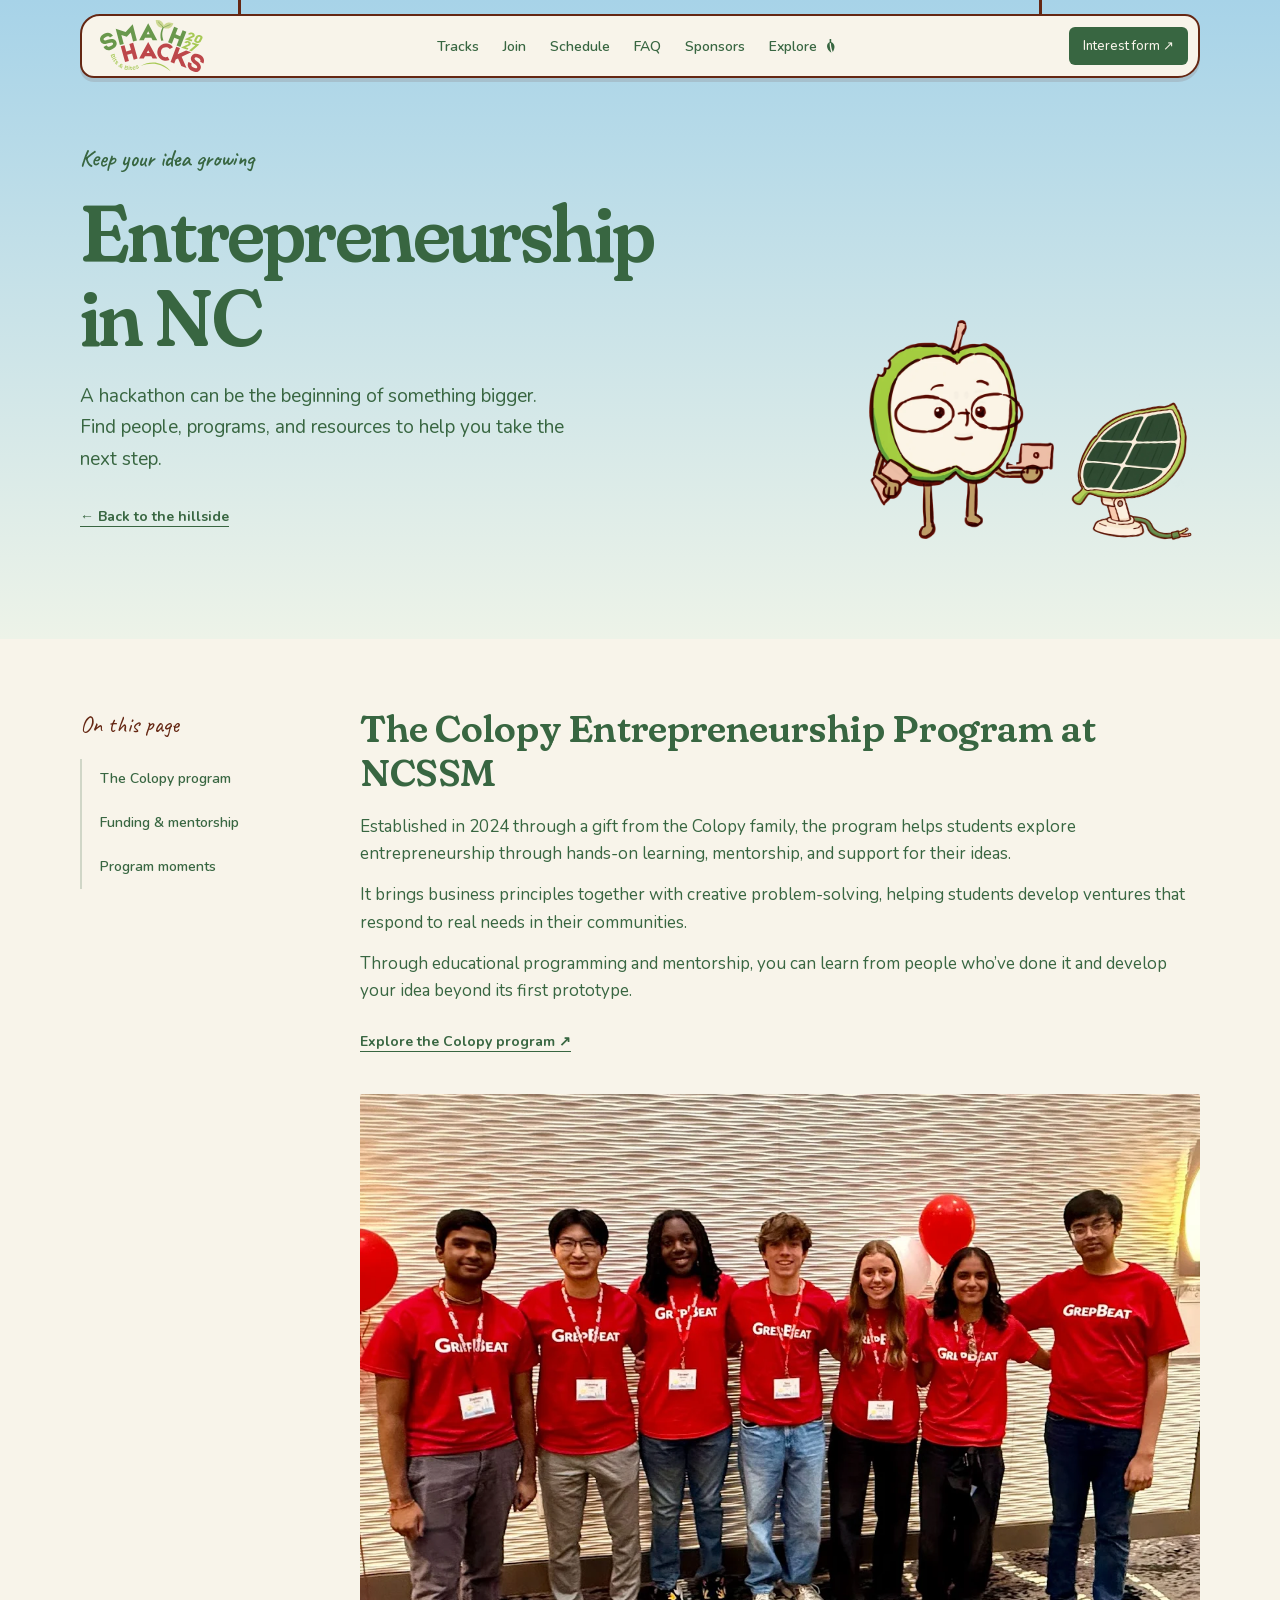
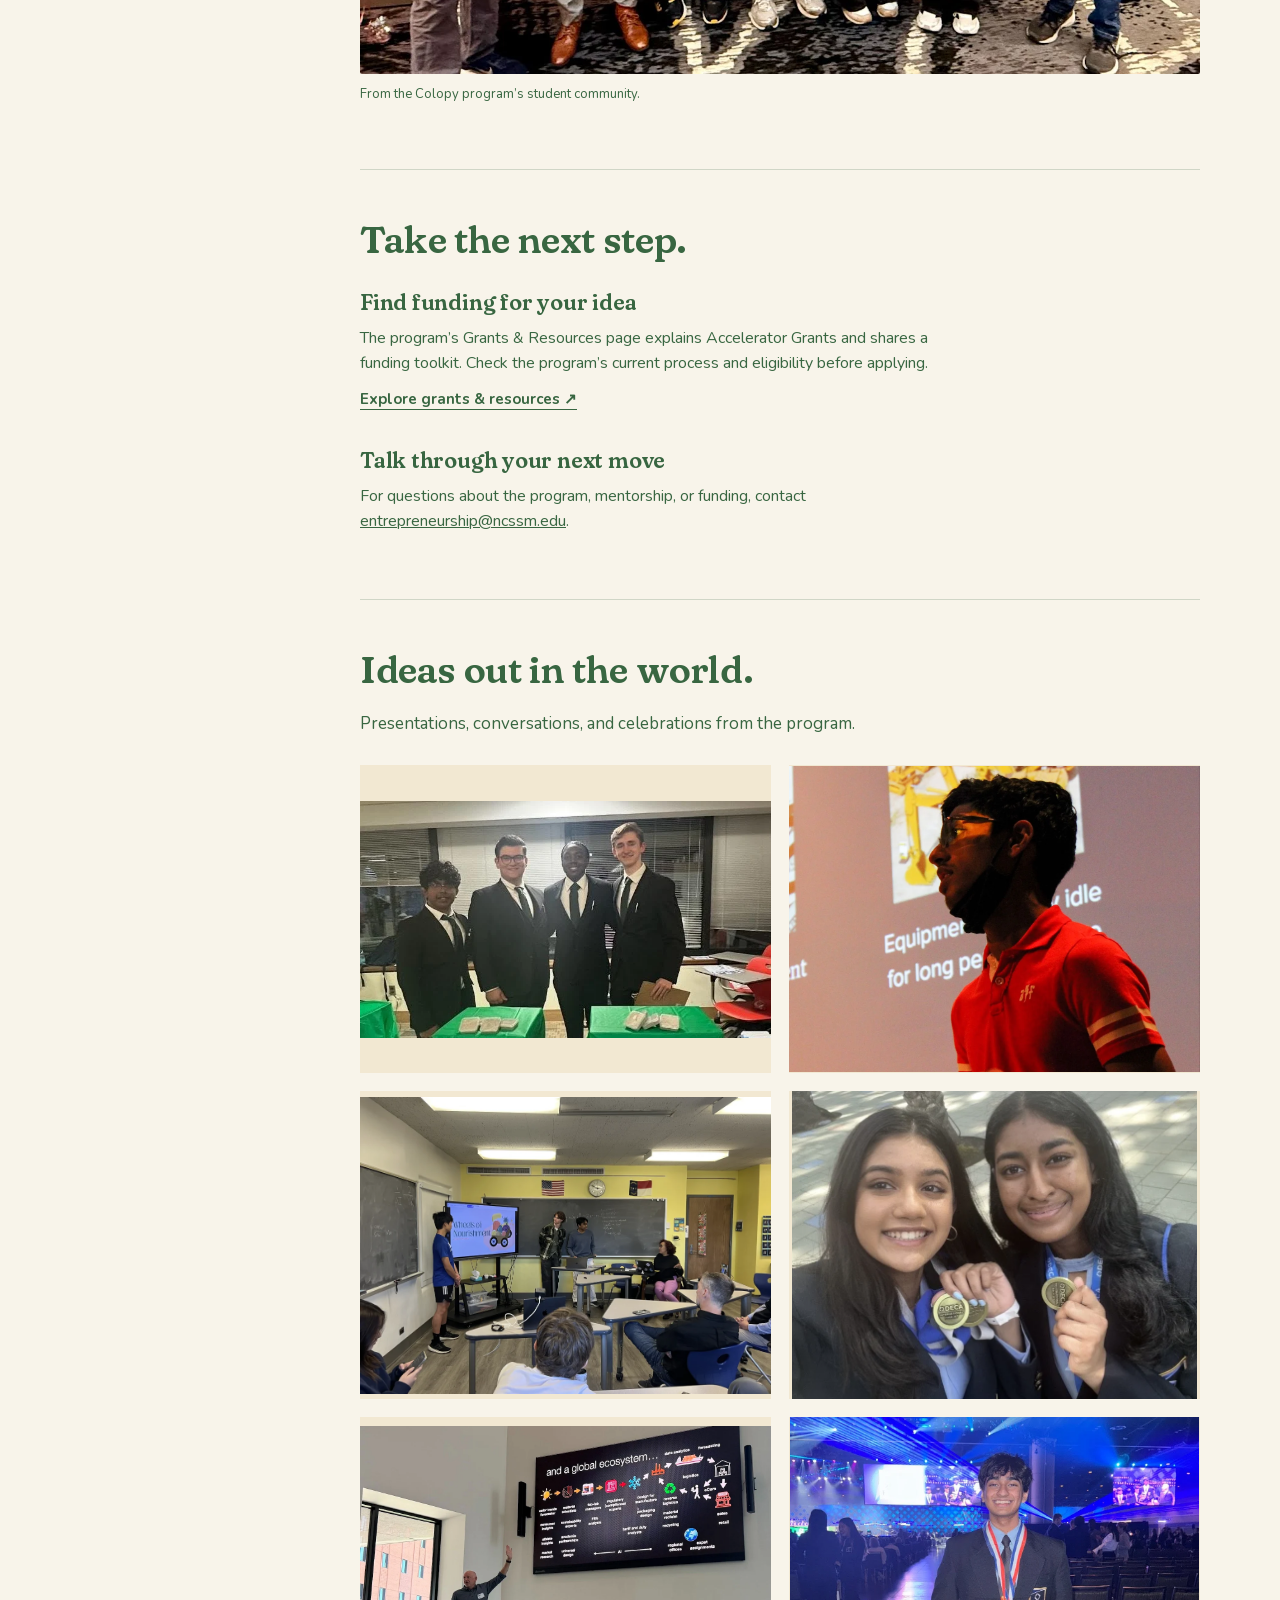
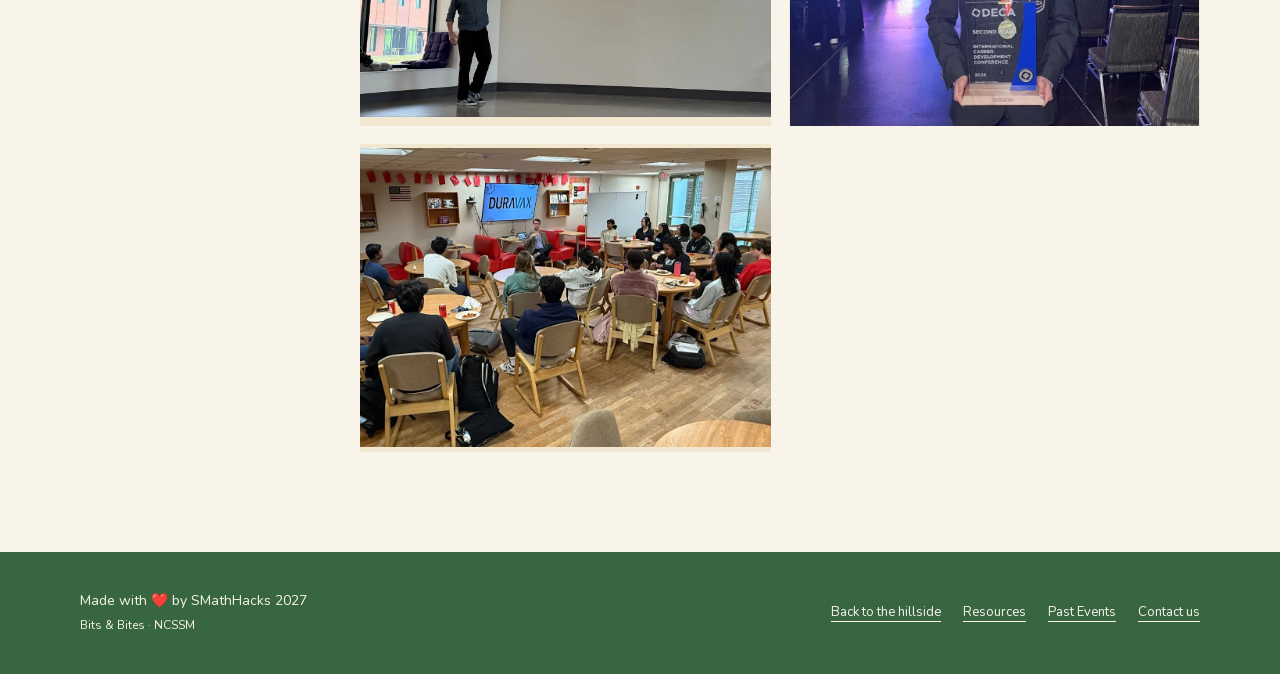
==== commit 2697f0b1: "Add Speakers & Partners (TBD) to Explore menu; update entrepreneurship copy" ====
--- a/entrepreneurship-in-nc.html
+++ b/entrepreneurship-in-nc.html
@@ -8,8 +8,8 @@
   <title>Entrepreneurship in NC | SMathHacks 2027</title>
   <link rel="icon" type="image/svg+xml" href="assets/logo/smathhacks-full-color.svg">
   <link rel="stylesheet" href="hillside.css?v=assets-tidy">
-  <link rel="stylesheet" href="navigation.css?v=assets-tidy">
-  <link rel="stylesheet" href="support.css?v=assets-tidy">
+  <link rel="stylesheet" href="navigation.css?v=speakers-tba">
+  <link rel="stylesheet" href="support.css?v=carousel-split">
   <link rel="stylesheet" href="photo-viewer.css">
 </head>
 <body class="support-page">
@@ -19,7 +19,7 @@
     <button class="menu-toggle" type="button" aria-expanded="false" aria-controls="primary-navigation" hidden>Menu</button>
     <nav class="site-nav" id="primary-navigation" aria-label="Primary navigation">
       <a href="index.html#tracks">Tracks</a><a href="index.html#details">Join</a><a href="index.html#schedule">Schedule</a><a href="index.html#faq">FAQ</a><a href="index.html#sponsors">Sponsors</a>
-      <details class="explore-menu"><summary>Explore</summary><div class="explore-panel"><a href="resources.html">Resources</a><a href="entrepreneurship-in-nc.html" aria-current="page">Entrepreneurship in NC</a><a href="past-events.html">Past Events</a></div></details>
+      <details class="explore-menu"><summary>Explore</summary><div class="explore-panel"><a href="resources.html">Resources</a><a href="entrepreneurship-in-nc.html" aria-current="page">Entrepreneurship in NC</a><a href="past-events.html">Past Events</a><span class="explore-soon" aria-disabled="true">Speakers &amp; Partners <small>TBD</small></span></div></details>
     </nav>
     <div class="header-status" data-register="header"><a href="index.html#updates">Interest form soon</a></div>
   </header>
@@ -33,8 +33,8 @@
     <div class="reading-layout">
       <aside class="page-index"><p>On this page</p><nav aria-label="On this page"><a href="#colopy-program">The Colopy program</a><a href="#next-steps">Funding &amp; mentorship</a><a href="#program-moments">Program moments</a></nav></aside>
       <div class="page-content">
-      <section id="colopy-program" aria-labelledby="colopy-title"><h2 id="colopy-title">The Colopy Entrepreneurship Program at NCSSM</h2><p>Established in 2024 through a gift from the Colopy family, the program helps students explore entrepreneurship through hands-on learning, mentorship, and support for their ideas.</p><p>It brings business principles together with creative problem-solving, helping students develop ventures that respond to real needs in their communities.</p><div class="inline-links"><a href="https://entrepreneurship.ncssm.edu/">Explore the Colopy program ↗</a></div><figure class="program-photo"><img src="assets/entrepreneurship/program-02.webp" alt="Students in red GrepBeat shirts gathered together at an entrepreneurship event." width="1280" height="884" loading="lazy"><figcaption>From the Colopy program’s student community.</figcaption></figure></section>
-      <section id="next-steps" aria-labelledby="next-steps-title"><h2 id="next-steps-title">Take the next step.</h2><div class="program-opportunities"><div><h3>Find funding for your idea</h3><p>The program’s Grants &amp; Resources page explains Accelerator Grants and shares a funding toolkit. Check the program’s current process and eligibility before applying.</p><a class="trail-link" href="https://entrepreneurship.ncssm.edu/grants-resources">Explore grants &amp; resources ↗</a></div><div><h3>Learn with people who’ve done it</h3><p>Explore educational programming and mentorship to develop your idea beyond its first prototype.</p></div><div><h3>Talk through your next move</h3><p>For questions about the program, mentorship, or funding, contact <a href="mailto:entrepreneurship@ncssm.edu">entrepreneurship@ncssm.edu</a>.</p></div></div></section>
+      <section id="colopy-program" aria-labelledby="colopy-title"><h2 id="colopy-title">The Colopy Entrepreneurship Program at NCSSM</h2><p>Established in 2024 through a gift from the Colopy family, the program helps students explore entrepreneurship through hands-on learning, mentorship, and support for their ideas.</p><p>It brings business principles together with creative problem-solving, helping students develop ventures that respond to real needs in their communities.</p><p>Through educational programming and mentorship, you can learn from people who’ve done it and develop your idea beyond its first prototype.</p><div class="inline-links"><a href="https://entrepreneurship.ncssm.edu/">Explore the Colopy program ↗</a></div><figure class="program-photo"><img src="assets/entrepreneurship/program-02.webp" alt="Students in red GrepBeat shirts gathered together at an entrepreneurship event." width="1280" height="884" loading="lazy"><figcaption>From the Colopy program’s student community.</figcaption></figure></section>
+      <section id="next-steps" aria-labelledby="next-steps-title"><h2 id="next-steps-title">Take the next step.</h2><div class="program-opportunities"><div><h3>Find funding for your idea</h3><p>The program’s Grants &amp; Resources page explains Accelerator Grants and shares a funding toolkit. Check the program’s current process and eligibility before applying.</p><a class="trail-link" href="https://entrepreneurship.ncssm.edu/grants-resources">Explore grants &amp; resources ↗</a></div><div><h3>Talk through your next move</h3><p>For questions about the program, mentorship, or funding, contact <a href="mailto:entrepreneurship@ncssm.edu">entrepreneurship@ncssm.edu</a>.</p></div></div></section>
       <section id="program-moments" aria-labelledby="program-moments-title"><h2 id="program-moments-title">Ideas out in the world.</h2><p>Presentations, conversations, and celebrations from the program.</p><div class="program-photos" data-photo-group="From the program"><a href="assets/entrepreneurship/program-03.webp" aria-label="View full photo: Four students in formal attire standing together behind a presentation table."><img src="assets/entrepreneurship/program-03.webp" alt="Four students in formal attire standing together behind a presentation table." width="800" height="600" loading="lazy"></a><a href="assets/entrepreneurship/program-04.webp" aria-label="View full photo: A student in a red shirt presenting beside a projected slide."><img src="assets/entrepreneurship/program-04.webp" alt="A student in a red shirt presenting beside a projected slide." width="800" height="600" loading="lazy"></a><a href="assets/entrepreneurship/program-05.webp" aria-label="View full photo: Students presenting a project to an audience in a classroom."><img src="assets/entrepreneurship/program-05.webp" alt="Students presenting a project to an audience in a classroom." width="800" height="600" loading="lazy"></a><a href="assets/entrepreneurship/program-06.webp" aria-label="View full photo: Two students smiling and holding up medals."><img src="assets/entrepreneurship/program-06.webp" alt="Two students smiling and holding up medals." width="800" height="600" loading="lazy"></a><a href="assets/entrepreneurship/program-07.webp" aria-label="View full photo: A speaker presenting a slide about the startup ecosystem."><img src="assets/entrepreneurship/program-07.webp" alt="A speaker presenting a slide about the startup ecosystem." width="800" height="600" loading="lazy"></a><a href="assets/entrepreneurship/program-08.webp" aria-label="View full photo: A student holding a DECA award in a large event venue."><img src="assets/entrepreneurship/program-08.webp" alt="A student holding a DECA award in a large event venue." width="800" height="600" loading="lazy"></a><a href="assets/entrepreneurship/program-09.webp" aria-label="View full photo: Students seated around tables for a speaker session at NCSSM."><img src="assets/entrepreneurship/program-09.webp" alt="Students seated around tables for a speaker session at NCSSM." width="800" height="600" loading="lazy"></a></div></section></div>
     </div>
   </main>
--- a/hillside.css
+++ b/hillside.css
@@ -52,6 +52,20 @@
 /* Once a real action exists (Interest form / Get updates), it becomes the primary button. */
 .registration-state{font-size:13px}
 .registration-note{margin:0;padding:4px 12px;border-radius:999px;background:var(--cream);color:var(--forest);font-size:13px;font-weight:600;box-shadow:inset 0 0 0 1.5px var(--forest)}
+/* A quiet credit line under the call to action; the full billboard is further down the trail. */
+.hero-sponsors{position:relative;z-index:1;width:max-content;max-width:min(660px,100vw - 40px);margin-top:26px}
+.hero-sponsors ul{margin:0;padding:0;list-style:none;display:flex;align-items:center;flex-wrap:wrap;gap:14px 24px}
+.hero-sponsors li,.hero-sponsors li a{display:flex}
+.hero-sponsors li a{transition:transform .2s cubic-bezier(.3,.7,.4,1)}
+.hero-sponsors li a:hover{transform:translateY(-2px)}
+/* No backing card: a soft halo keeps marks and link legible over the painted hill lines. */
+.hero-sponsors img{display:block;width:auto;filter:drop-shadow(0 0 2px #fbf6eacc) drop-shadow(0 0 6px #fbf6ea99)}
+.hero-sponsors [data-logo="hrt"]{height:52px}
+.hero-sponsors [data-logo="susquehanna"]{height:16px}
+.hero-sponsors [data-logo="jane-street"]{height:42px}
+.hero-sponsors [data-logo="nc-innovation"]{height:25px}
+.hero-sponsors-link{display:inline-block;margin-top:10px;text-shadow:0 0 3px #fbf6ea,0 0 6px #fbf6ea,0 0 10px #fbf6ea;font-size:13px;font-weight:600;color:var(--forest);text-underline-offset:3px}
+.hero-sponsors-link:hover{text-decoration-thickness:2px}
 .action-link{display:inline-flex;align-items:center;min-height:44px;padding:8px 18px;border-radius:6px;background:var(--forest);color:var(--cream);font-size:14px;font-weight:500;text-decoration:none}
 .header-status .action-link{min-height:38px;padding:6px 14px;font-size:13px}
 .header-status>a:not(.action-link){min-height:44px;display:flex;align-items:center;text-decoration:none}
@@ -67,6 +81,8 @@
 .about-copy{display:grid;grid-template-columns:minmax(0,.95fr) minmax(0,1.15fr);align-items:center;gap:clamp(36px,4vw,64px)}
 .about-text{min-width:0}
 .about-text>p:not(.eyebrow){max-width:54ch;text-wrap:pretty}
+/* Who can take part, and how: the two facts a first-time visitor most needs. */
+.key-point{font-weight:800;color:var(--forest);text-decoration:underline;text-decoration-color:#a7c957;text-decoration-thickness:3px;text-underline-offset:4px;text-decoration-skip-ink:none}
 .world:not(.is-laid-out) .about-copy{display:block}
 .about-copy h2{text-wrap:balance}
 .examples-title{margin-top:22px;font-size:22px;font-family:var(--font-hand);font-weight:600;line-height:1.2;opacity:.75}
@@ -80,6 +96,8 @@
 .facts{display:grid;grid-template-columns:repeat(3,minmax(0,1fr));gap:18px 32px;margin:26px 0 0;padding:22px 0;border-block:1px solid var(--rule)}
 .facts dt{font-size:12px;font-weight:600;letter-spacing:.08em;text-transform:uppercase;opacity:.75}
 .facts dd{margin:2px 0 0;font-size:16px}
+/* The price is the selling point: hand-lettered and underlined. */
+.facts [data-fact="cost"]{display:inline-block;margin-top:0;font-family:var(--font-hand);font-size:30px;font-weight:700;line-height:1;color:var(--forest);text-decoration:underline;text-decoration-color:#a7c957;text-decoration-thickness:3px;text-underline-offset:4px;text-decoration-skip-ink:none}
 .participation-options{display:grid;grid-template-columns:repeat(2,minmax(0,1fr));gap:36px 0;margin-top:30px}
 .participation-options>section:first-child{padding-right:36px}
 .participation-options>section+section{padding-left:36px;border-left:1px solid var(--rule)}
@@ -88,9 +106,10 @@
 .participation-options p:not(.eyebrow){max-width:46ch;font-size:16px}
 .participation-options .participation-audience{font-weight:700;line-height:1.4}
 .participation-options p+p{margin-top:10px}
-.participation-options p:has(+.participation-photo){margin-bottom:18px}
+.participation-options p:has(+.participation-carousel){margin-bottom:18px}
 .participation-options>section{display:flex;flex-direction:column}
-.participation-photo{display:block;width:100%;height:auto;margin-top:auto;border:2px solid var(--ink);border-radius:10px 7px 12px 8px;box-shadow:3px 4px 0 #65271326}
+/* The shared carousel (carousel.css) sits at the foot of each card. */
+.participation-carousel{margin-top:auto}
 .info-copy .facts{margin-bottom:0;padding-bottom:0;border-bottom:0}
 .info-lower{display:grid;grid-template-columns:minmax(0,1fr) minmax(0,1.6fr);gap:40px;margin-top:26px}
 .info-lower h3{margin-bottom:10px}
@@ -145,7 +164,20 @@
 .finale-copy{text-align:center}
 .finale-copy h2,.finale-copy>p{margin-inline:auto}
 .finale-copy .registration-state{margin-top:16px;font-size:14px}
-.finale-copy .finale-credit{margin-top:18px;font-size:14px;opacity:.8}
+.finale-contact{margin-top:30px;padding-top:28px;border-top:1px solid var(--rule);display:flex;flex-direction:column;align-items:center;gap:4px}
+.finale-contact p{margin:0;font-size:18px;line-height:1.6}
+.finale-contact p a{font-weight:600;text-underline-offset:3px}
+.finale-social a{display:inline-flex;align-items:center;gap:8px}
+.ig-glyph{width:24px;height:24px;flex:none;fill:none;stroke:currentColor;stroke-width:2}
+.ig-glyph .ig-dot{fill:currentColor;stroke:none}
+.finale-host{display:block;margin-bottom:16px;transition:transform .2s cubic-bezier(.3,.7,.4,1)}
+.finale-host:hover{transform:translateY(-2px)}
+.finale-host img{display:block;width:min(300px,72vw);height:auto}
+.finale-copy .finale-credit{margin-top:24px;font-size:16px;opacity:.8}
+/* The closing clearing reads at a larger size than the rest of the trail copy. */
+.finale-copy .continue-building h3{font-size:clamp(26px,2.4vw,32px);margin-bottom:12px}
+.finale-copy .continue-building p{font-size:18px;line-height:1.55}
+.finale-copy .continue-building .trail-link{font-size:18px;margin-top:10px}
 
 .site-footer{display:flex;align-items:center;gap:24px;flex-wrap:wrap;padding:28px clamp(16px,5vw,80px);background:var(--cream);border-top:2.5px solid var(--ink);color:var(--forest);font-size:14px}
 .site-footer img{width:110px;height:auto}
@@ -171,7 +203,6 @@
 .sponsor-billboard .sponsor-ask{justify-content:center;margin-top:14px;gap:6px}
 .sponsor-billboard .sponsor-ask .action-link{margin:0}
 .sponsor-billboard [hidden]{display:none!important}
-.sponsor-placeholders{width:100%;margin:18px 0 4px;display:grid;gap:16px}
 .sponsor-billboard .sponsor-tier{width:100%;margin-inline:auto}
 /* Tier names read as section headers: bold hand lettering between two short painted rules. */
 .sponsor-billboard .sponsor-tier h3{display:flex;align-items:center;justify-content:center;gap:12px;font-family:var(--font-hand);font-size:clamp(23px,2vw,29px);font-weight:700;color:var(--ink);line-height:1;letter-spacing:0;margin:0 0 8px;opacity:1}
@@ -184,13 +215,23 @@
 .sponsor-billboard [data-sponsor-level="entree"]{--logo-width:30.5%;--logo-height:46px;--logo-text:22px;--logo-image:38px}
 .sponsor-billboard [data-sponsor-level="appetizer"]{--logo-width:27%;--logo-height:40px;--logo-text:19px;--logo-image:32px}
 .sponsor-billboard [data-sponsor-level="refreshment"]{--logo-width:22%;--logo-height:34px;--logo-text:17px;--logo-image:26px}
-.sponsor-placeholders li{min-height:var(--logo-height);padding:6px;border:1.5px dashed #65271366;border-radius:8px 5px 9px 6px;display:flex;flex-direction:column;align-items:center;justify-content:center;color:#652713a6;background:#f8f4ea44}
-.sponsor-placeholders li>span{font-family:var(--font-hand);font-size:var(--logo-text);font-weight:600;line-height:1.1}
-.sponsor-placeholders small{font-size:10px;letter-spacing:.06em;line-height:1.3}
 .sponsor-billboard [data-sponsor-level] .sponsor{min-height:var(--logo-height);font-size:var(--logo-text)}
 .world.is-laid-out .sponsor-billboard [data-sponsor-level] .sponsor img{max-height:var(--logo-image)}
+/* Confirmed sponsors: ranks are separated by space alone. The title sponsor always gets its own,
+   widest line; later ranks share a line when they fit. Wide wordmarks are sized by width, tall marks by height. */
+#sponsors .sponsor-wall{display:grid;gap:clamp(26px,3.4vw,40px);margin-top:clamp(32px,3.6vw,44px)}
+#sponsors .sponsor-wall .sponsor-tier ul{display:flex;justify-content:center;align-items:center;flex-wrap:wrap;gap:20px clamp(32px,6vw,64px)}
+#sponsors .sponsor-wall .sponsor-tier li{display:flex;flex-direction:column;align-items:center;min-width:0}
+#sponsors .sponsor-wall .sponsor{min-height:0;padding:0}
+#sponsors .sponsor-wall .sponsor img{display:block;height:auto;max-height:none;max-width:none}
+#sponsors .sponsor-wall :is([data-rank="1"],[data-rank="2"]) li{width:100%}
+#sponsors .sponsor-wall [data-rank="1"] img{width:min(660px,100%)}
+#sponsors .sponsor-wall :is([data-rank="1"],[data-rank="2"]) .sponsor{width:100%}
+#sponsors .sponsor-wall [data-rank="2"] img{width:min(460px,84%)}
+#sponsors .sponsor-wall img[data-logo="jane-street"]{width:auto;height:clamp(64px,6.6vw,90px)}
+#sponsors .sponsor-wall img[data-logo="nc-innovation"]{width:auto;height:clamp(36px,3.8vw,52px)}
+.sponsor-caption{margin:14px 0 0;font-family:var(--font-body);font-size:12px;font-weight:600;line-height:1;letter-spacing:.16em;text-transform:uppercase;color:var(--ink);opacity:.6}
 @media(max-width:759px){
-  .sponsor-placeholders{gap:14px;margin-top:18px}
   .sponsor-billboard [data-sponsor-level] ul{gap:8px}
   .sponsor-billboard [data-sponsor-level="chef"]{--logo-width:94%;--logo-height:70px;--logo-text:29px;--logo-image:60px}
   .sponsor-billboard [data-sponsor-level="banquet"]{--logo-width:46%;--logo-height:56px;--logo-text:24px;--logo-image:46px}
@@ -198,14 +239,12 @@
   .sponsor-billboard [data-sponsor-level="entree"]{--logo-width:30%;--logo-height:44px;--logo-text:19px;--logo-image:34px}
   .sponsor-billboard [data-sponsor-level="appetizer"]{--logo-width:30%;--logo-height:38px;--logo-text:17px;--logo-image:28px}
   .sponsor-billboard [data-sponsor-level="refreshment"]{--logo-width:22%;--logo-height:32px;--logo-text:15px;--logo-image:24px}
-  .sponsor-placeholders small{font-size:8px;letter-spacing:0}
 }
 @media(max-width:759px){.sponsor-billboard .sponsor-tier ul{grid-template-columns:repeat(2,minmax(0,1fr))}.sponsor-billboard .eyebrow,.world.is-laid-out .sponsor-billboard .eyebrow{font-size:21px}.world.is-laid-out .sponsor-billboard #sponsor-status{font-size:13px}}
 @media(max-width:439px){.site-header nav .nav-roomy{display:none}}
 
 /* Interactive parts of the art, shown at rest. */
 .led{opacity:0;transition:opacity .4s ease}
-.rover-body{transition:none}
 .lamp{fill:#CDD993;transition:fill .35s ease}
 .glow{opacity:0;transition:opacity .5s ease 1s}
 .dial{transform-box:fill-box;transform-origin:50% 50%;transition:transform .9s cubic-bezier(.34,1.4,.5,1)}
--- a/navigation.css
+++ b/navigation.css
@@ -10,6 +10,9 @@
 .explore-panel{position:absolute;top:calc(100% + 16px);right:-20px;width:258px;padding:12px;background:var(--cream);border:2px solid var(--ink);border-radius:12px 9px 13px 10px;box-shadow:0 6px 0 #65271320}
 .site-header .explore-panel a{display:flex;min-height:44px;padding:9px 12px;border-radius:6px;font-size:14px;white-space:normal}
 .site-header .explore-panel a:hover,.site-header .explore-panel a[aria-current=page]{background:var(--ground);text-decoration:underline;text-underline-offset:4px}
+/* Announced but not live yet: same row as a link, visibly inert. */
+.site-header .explore-panel .explore-soon{display:flex;align-items:center;justify-content:space-between;gap:10px;min-height:44px;padding:9px 12px;font-size:14px;font-weight:600;color:#38664180;cursor:default}
+.explore-soon small{flex:none;padding:2px 8px;border-radius:999px;border:1.5px dashed currentColor;font-size:11px;font-weight:700;letter-spacing:.08em;line-height:1.3}
 .menu-toggle{display:none;min-height:44px;align-items:center;gap:9px;border:0;padding:6px 10px;background:transparent;color:var(--ink);font:700 14px var(--font-body);cursor:pointer}
 .menu-toggle::after{content:'+';font-size:22px;line-height:1}
 .menu-toggle[aria-expanded=true]::after{content:'−'}
@@ -23,6 +26,7 @@
 .hacker-resources-link{margin:0 0 24px;padding:0 0 20px;border-bottom:1px solid var(--rule)}
 .hacker-resources-link p{font-size:15px;max-width:60ch}
 .finale-copy .continue-building{margin-top:28px;padding-top:22px;border-top:1px solid var(--rule)}
+.finale-copy .continue-building:first-child{margin-top:0;padding-top:0;border-top:0}
 .continue-building h3{margin-bottom:10px}
 .continue-building p{font-size:15px}
 .continue-building .trail-link{margin-top:6px}
@@ -49,7 +53,7 @@
   .explore-menu>summary{padding:9px 12px;font-size:16px}
   .navigation-ready .explore-menu>summary{display:none}
   .explore-panel{position:static;width:100%;padding:0;border:0;border-radius:0;box-shadow:none;background:transparent}
-  .site-header .explore-panel a{font-size:16px;padding:9px 12px}
+  .site-header .explore-panel a,.site-header .explore-panel .explore-soon{font-size:16px;padding:9px 12px}
   .gallery-face .archive-link{font-size:13px}
 }
 @media(prefers-reduced-motion:reduce){.explore-menu>summary::after{transition:none}}
--- a/support.css
+++ b/support.css
@@ -15,9 +15,12 @@
 .hero-illustration .hero-prop{position:absolute;bottom:-4px;right:0;width:155px;object-fit:contain;transform:rotate(5deg)}
 .hero-illustration.resources-art .hero-character{width:205px;left:8%}
 .hero-illustration.resources-art .hero-prop{width:140px;right:-8px}
-.hero-memory{margin:0;transform:rotate(3deg);padding:12px 12px 30px;background:var(--cream);box-shadow:5px 6px 0 #38664118}
-.hero-memory img{display:block;width:100%;height:220px;object-fit:cover}
-.hero-memory figcaption{font-family:var(--font-hand);font-size:22px;color:var(--ink);text-align:center;margin-top:12px}
+@media(min-width:760px){.page-hero-inner:has(.hero-memory){grid-template-columns:minmax(0,1.4fr) minmax(260px,1fr)}}
+.hero-memory{margin:0;transform:rotate(3deg);padding:12px 12px 24px;background:var(--cream);box-shadow:5px 6px 0 #38664118}
+.hero-memory img{display:block;width:100%;height:280px;object-fit:cover}
+/* Bite runs in from the lower-left corner of the snapshot, overlapping its frame a little. */
+.hero-memory-wrap{position:relative}
+.hero-memory-character{position:absolute;z-index:1;left:-112px;bottom:-62px;width:176px;height:auto;transform:rotate(-4deg);filter:drop-shadow(3px 5px 0 #38664122);pointer-events:none}
 .reading-layout{max-width:1176px;margin:0 auto;padding:68px 28px 100px;display:grid;grid-template-columns:210px minmax(0,1fr);gap:70px}
 .page-index{align-self:start;position:sticky;top:115px;font-size:14px}
 .page-index p{font-family:var(--font-hand);font-size:23px;color:var(--ink);margin:0 0 15px}
@@ -81,32 +84,14 @@
 .year-2025 .year-logo{filter:drop-shadow(0 0 1px #fff) drop-shadow(0 0 6px #ffffffa0)}
 .year-2026 .year-logo{max-height:136px}
 #earlier-events .year-panel{margin-top:26px;padding:32px 32px 30px}
-#earlier-events .year-num{font-size:30px}
 #earlier-events .year-logo{max-height:110px;max-width:min(100%,360px)}
 #earlier-events .year-2022 .year-logo{max-height:56px}
 .year-panel>p{max-width:62ch}
 .year-panel .inline-links{margin-top:10px}
 .year-row{display:flex;flex-direction:column;align-items:flex-start;gap:12px;margin-top:26px;padding:16px 0;border-bottom:1px solid var(--rule)}
-.year-row h3{font-size:30px}
+.year-row h3{font-size:43px;line-height:1}
 .year-row .inline-links{margin:0}
-.carousel{margin-top:24px}
-.carousel-track{position:relative;display:flex;gap:12px;overflow-x:auto;scroll-snap-type:x mandatory;scroll-behavior:smooth;overscroll-behavior-x:contain;padding-bottom:8px}
-.carousel.is-ready .carousel-track{scrollbar-width:none;padding-bottom:0}
-.carousel.is-ready .carousel-track::-webkit-scrollbar{display:none}
-.carousel-track:focus-visible{outline:3px solid var(--forest);outline-offset:4px;border-radius:6px}
-.carousel-slide{flex:0 0 84%;margin:0;scroll-snap-align:start}
-.carousel-slide:only-child{flex-basis:100%}
-.carousel-slide a{display:block;border-radius:8px;overflow:hidden}
-.carousel-slide img{display:block;width:100%;height:auto;aspect-ratio:3/2;object-fit:contain;background:var(--ground)}
 .campus-carousels .carousel+.carousel{margin-top:30px}
-.carousel-label{font-size:13px;font-weight:700;letter-spacing:.08em;text-transform:uppercase;margin-bottom:10px}
-.carousel-controls{display:flex;align-items:center;gap:14px;margin-top:14px}
-.carousel-controls[hidden]{display:none}
-.carousel-controls button{display:grid;place-items:center;width:44px;height:44px;padding:0;border:1.5px solid currentColor;border-radius:50%;background:transparent;color:inherit;font:600 18px/1 var(--font-body);cursor:pointer;transition:background-color .2s ease,color .2s ease,opacity .2s ease}
-.carousel-controls button:hover:not(:disabled){background:var(--forest);color:var(--panel-base,var(--cream))}
-.carousel-controls button:disabled{opacity:.35;cursor:default}
-.carousel-count{font-size:14px;font-variant-numeric:tabular-nums;min-width:5ch;text-align:center}
-@media(prefers-reduced-motion:reduce){.carousel-track{scroll-behavior:auto}.carousel-controls button{transition:none}}
 .winners{margin-top:30px}
 .winners h3{font-size:20px;margin:24px 0 12px}
 .winner-links{display:grid;grid-template-columns:repeat(2,minmax(0,1fr));gap:0 24px;margin:0;padding:0;list-style:none}
@@ -147,9 +132,10 @@
   .hero-illustration .hero-prop{width:110px;right:0}
   .hero-illustration.resources-art .hero-character{height:165px;width:auto;left:24px}
   .hero-illustration.resources-art .hero-prop{width:100px;right:0}
-  .hero-memory{max-width:310px;justify-self:center;padding:9px 9px 16px;margin:8px 8px 16px}
-  .hero-memory img{height:180px}
-  .hero-memory figcaption{font-size:20px;margin-top:8px}
+  .hero-memory{max-width:360px;justify-self:center;padding:9px 9px 16px;margin:8px 8px 16px}
+  .hero-memory img{height:220px}
+  .hero-memory-wrap{justify-self:center;width:min(360px,100%)}
+  .hero-memory-character{left:-18px;bottom:-34px;width:118px}
   .page-hero::after{height:34px;background-size:auto 150px}
   .reading-layout{display:block;padding:32px 24px 65px}
   .page-index{position:static;margin-bottom:36px}
@@ -169,9 +155,8 @@
         .winner-links{grid-template-columns:1fr}
   .year-panel{padding:26px 20px 24px}
   #earlier-events .year-panel{padding:24px 20px 22px}
-  .year-panel .year-num{font-size:37px}
+  .year-panel .year-num,.year-row h3{font-size:37px}
   .year-logo{max-height:112px}
-  .carousel-slide{flex-basis:90%}
       .program-photos{gap:12px}
     .support-footer-inner{display:block}
   .support-footer nav{margin-top:18px;gap:0 20px}
